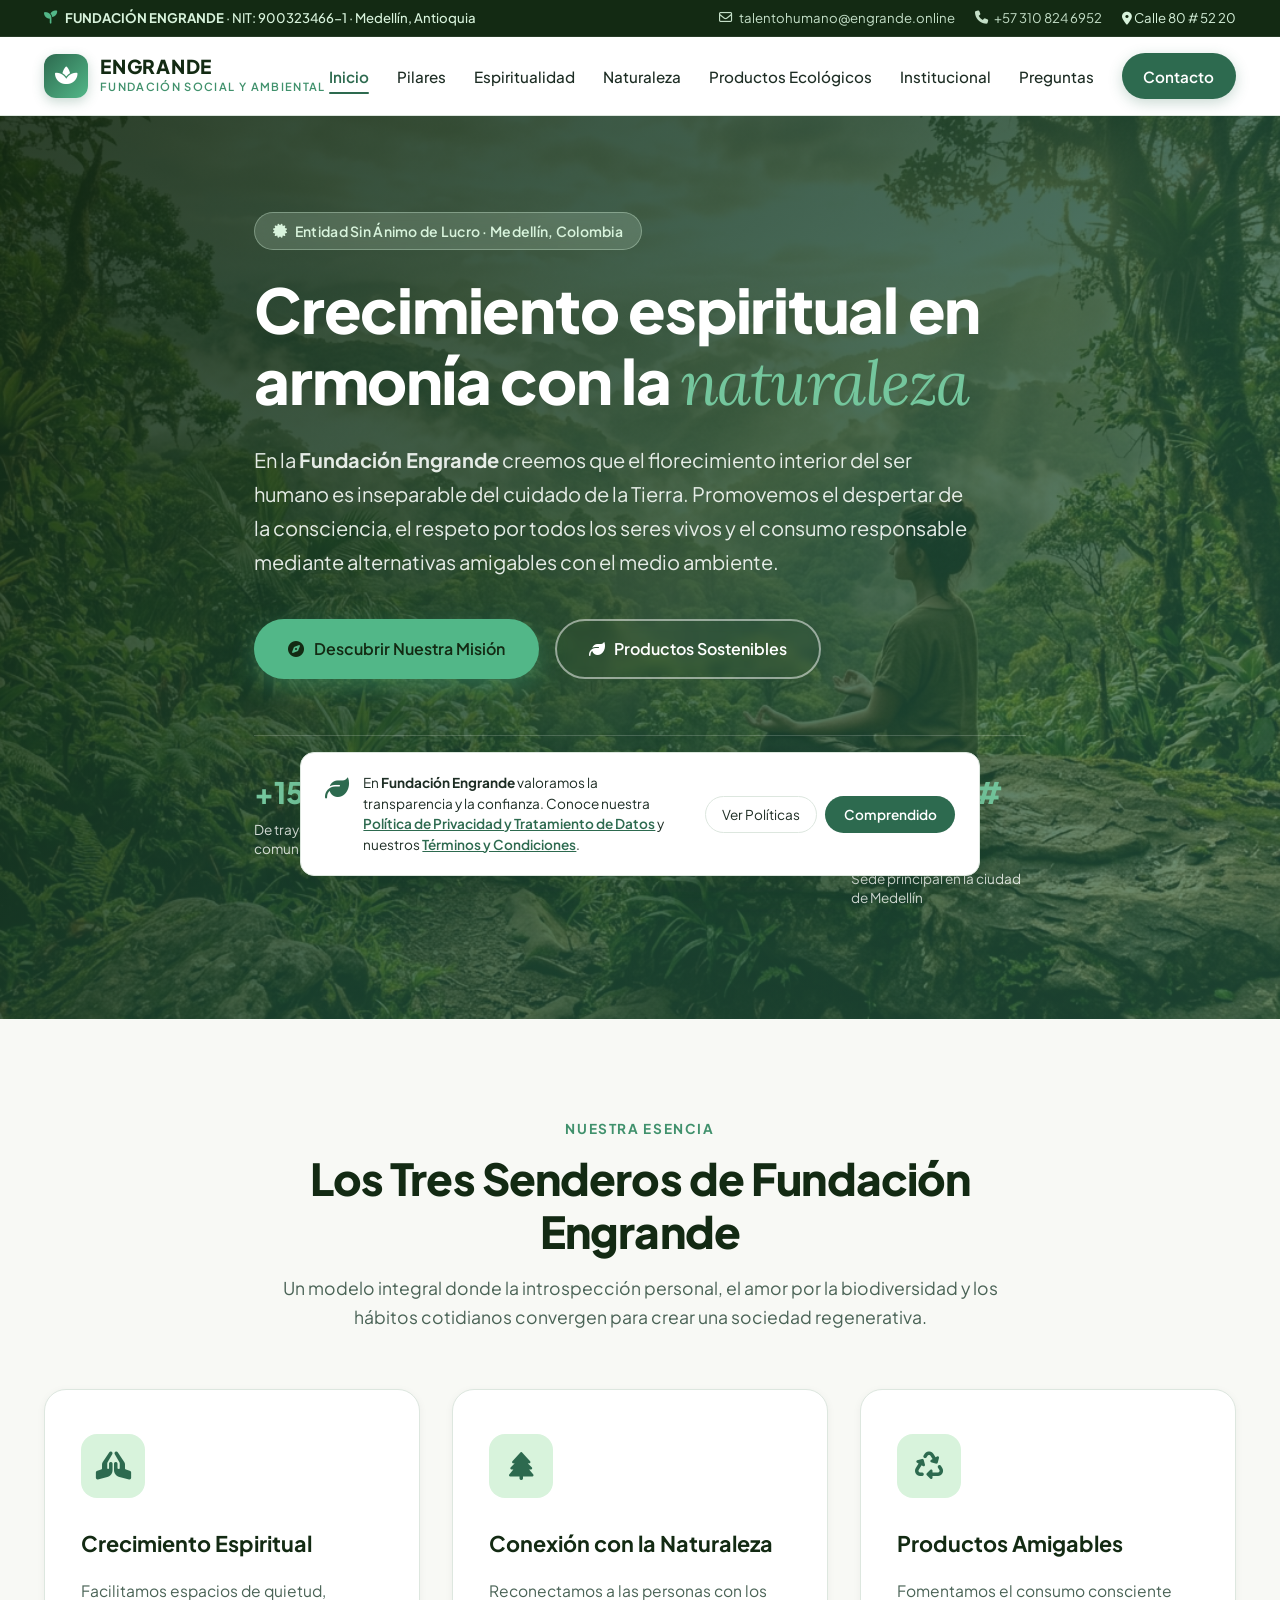
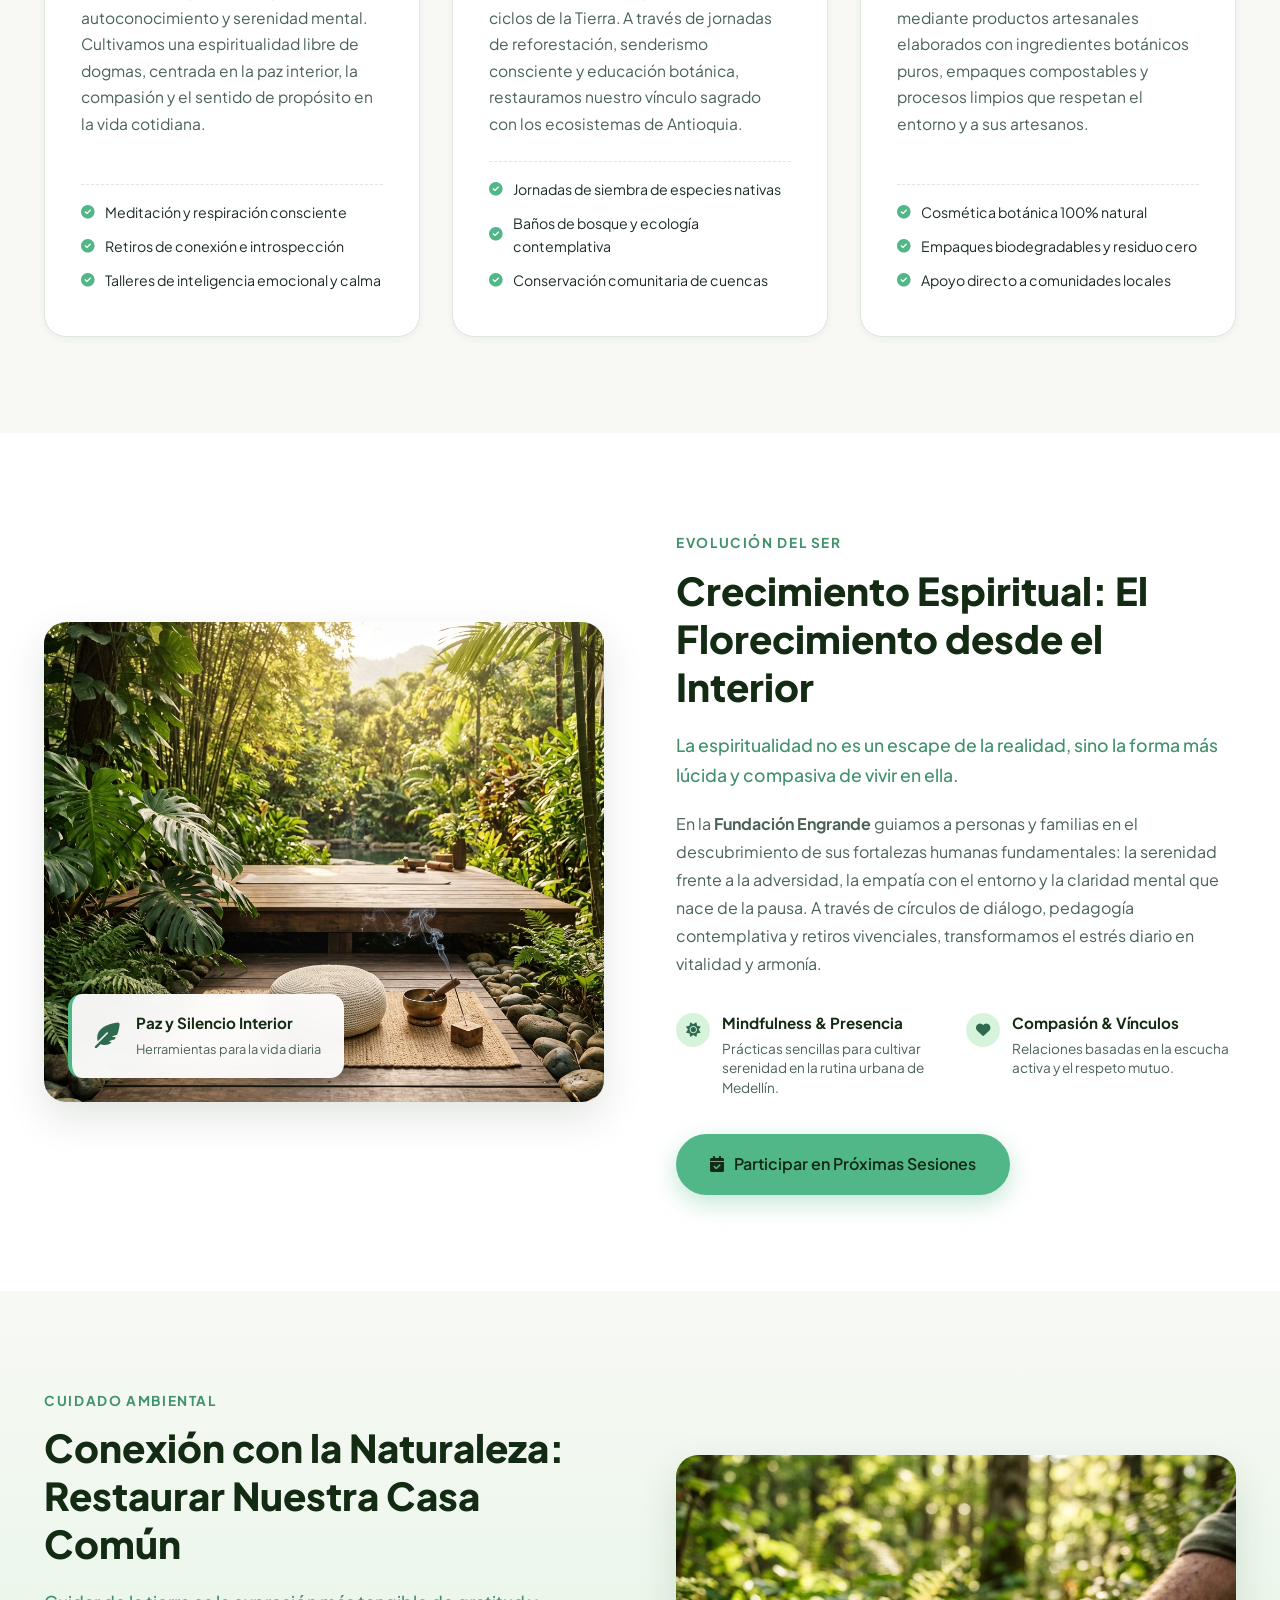
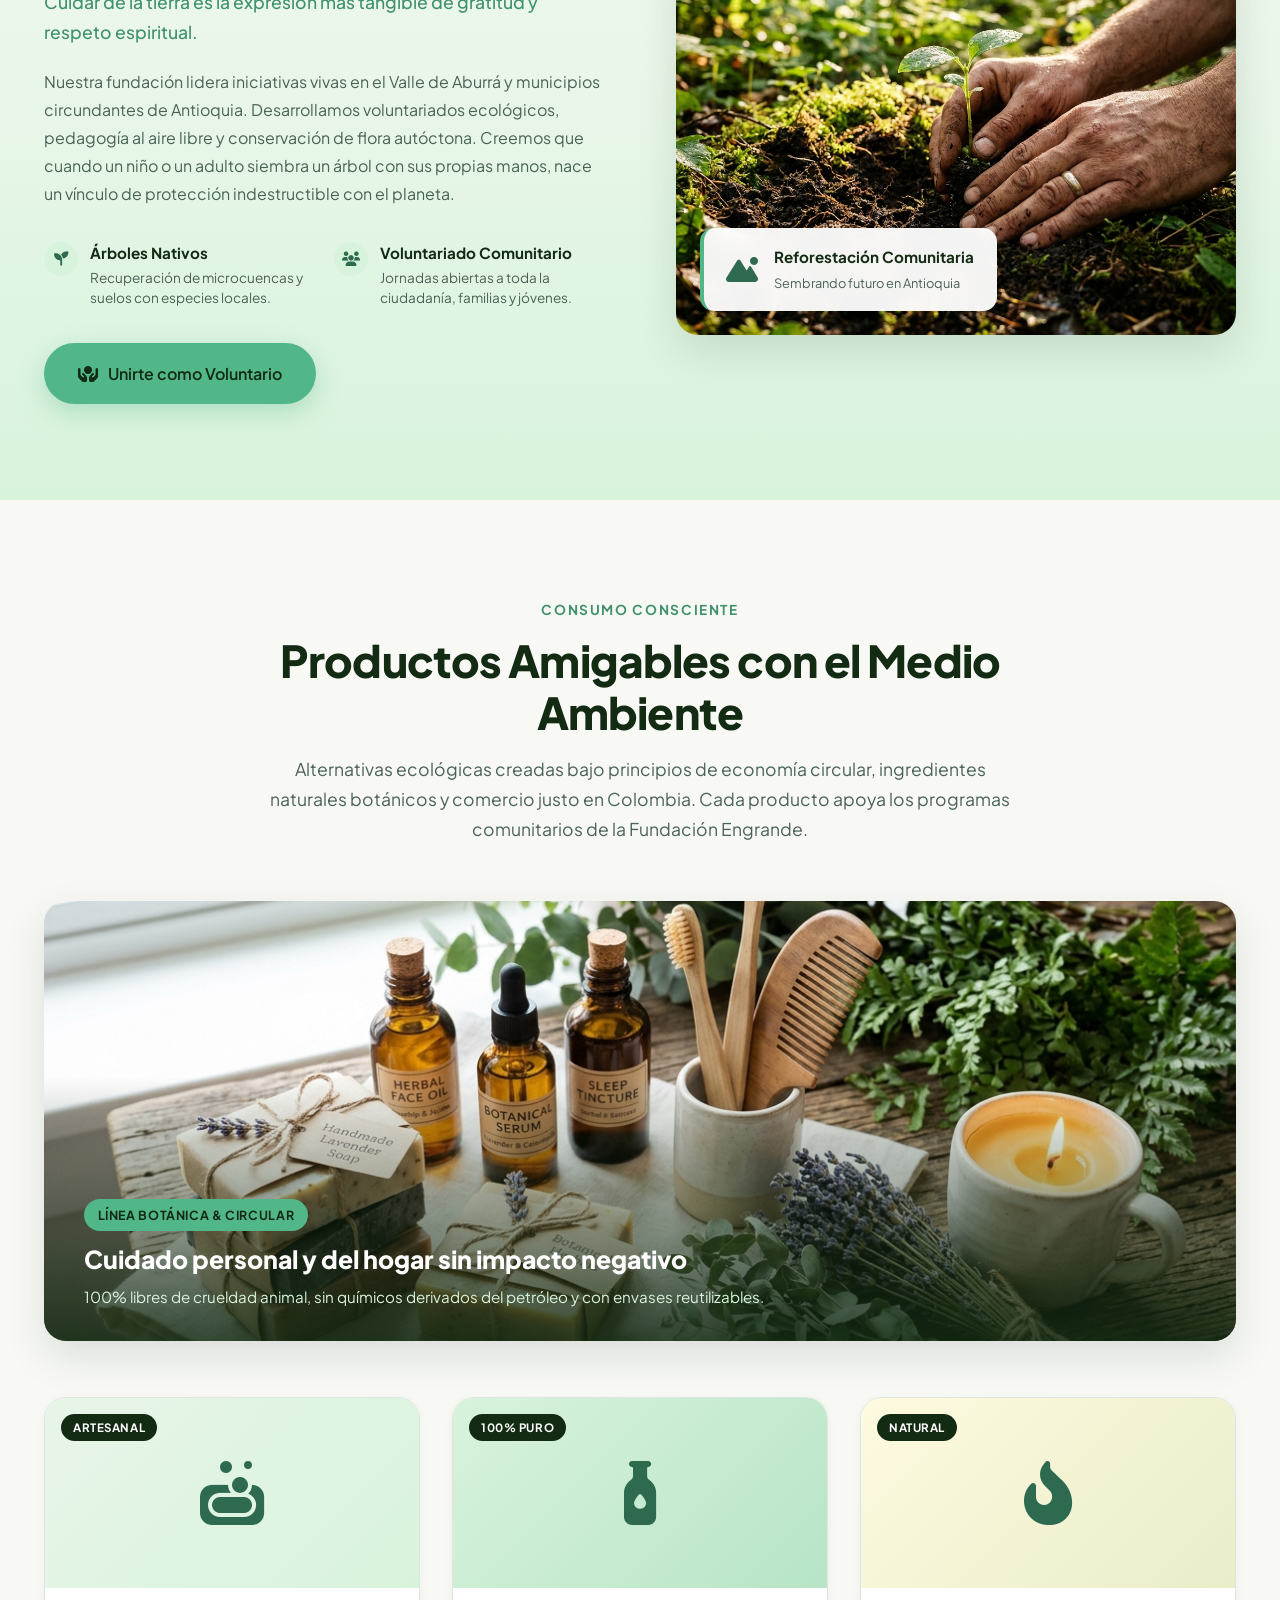
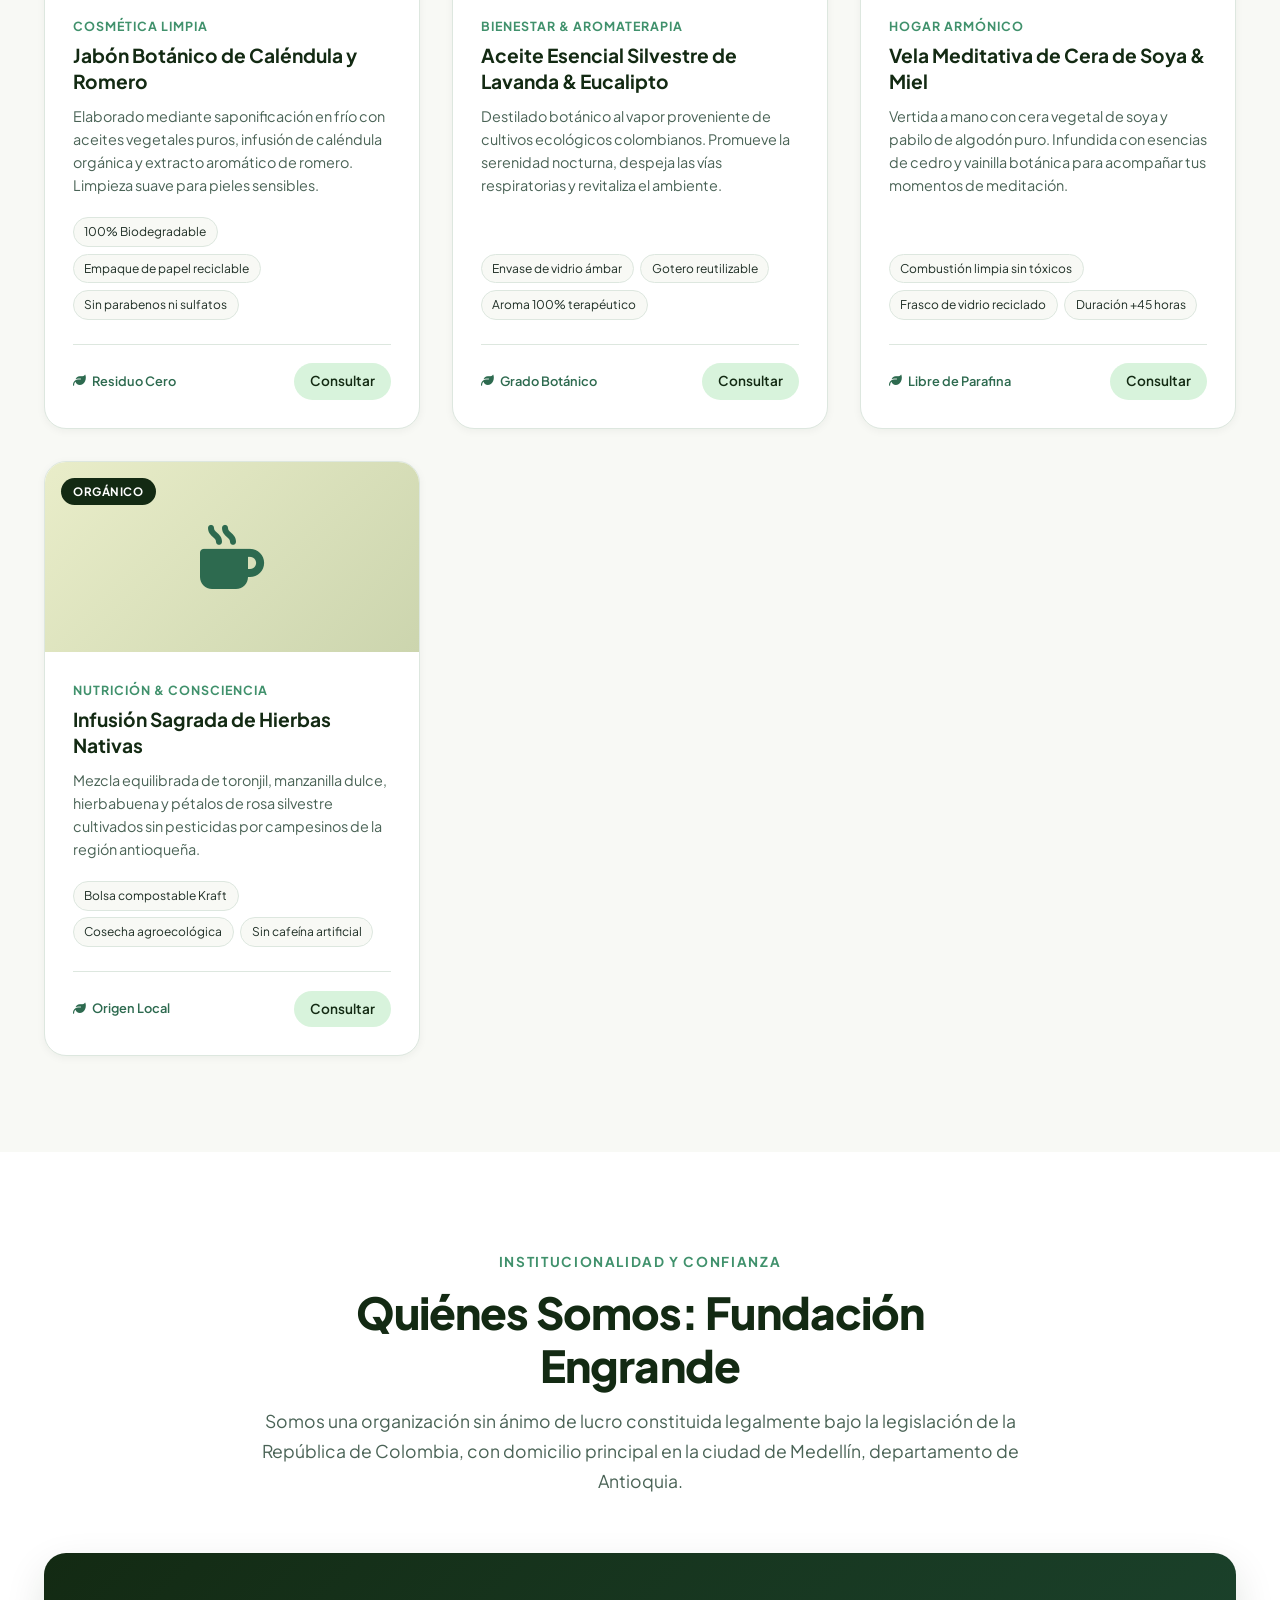
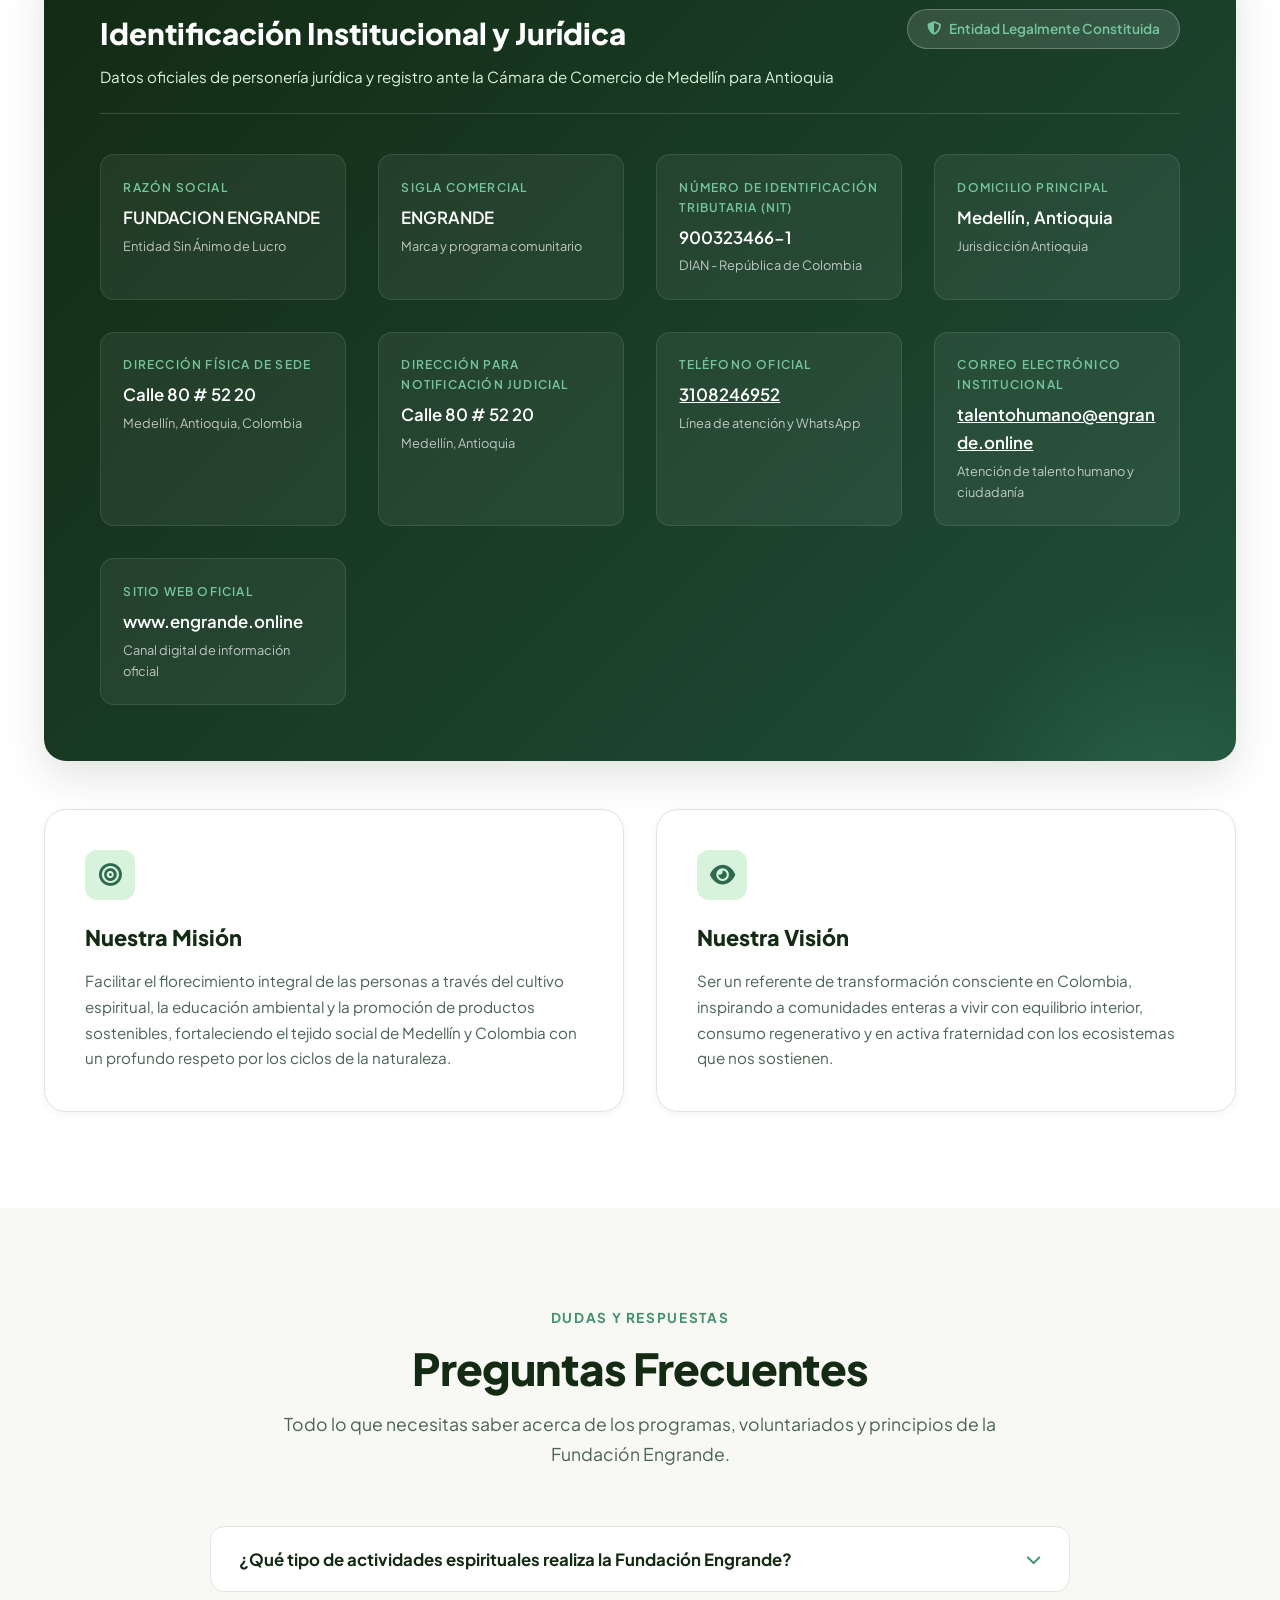
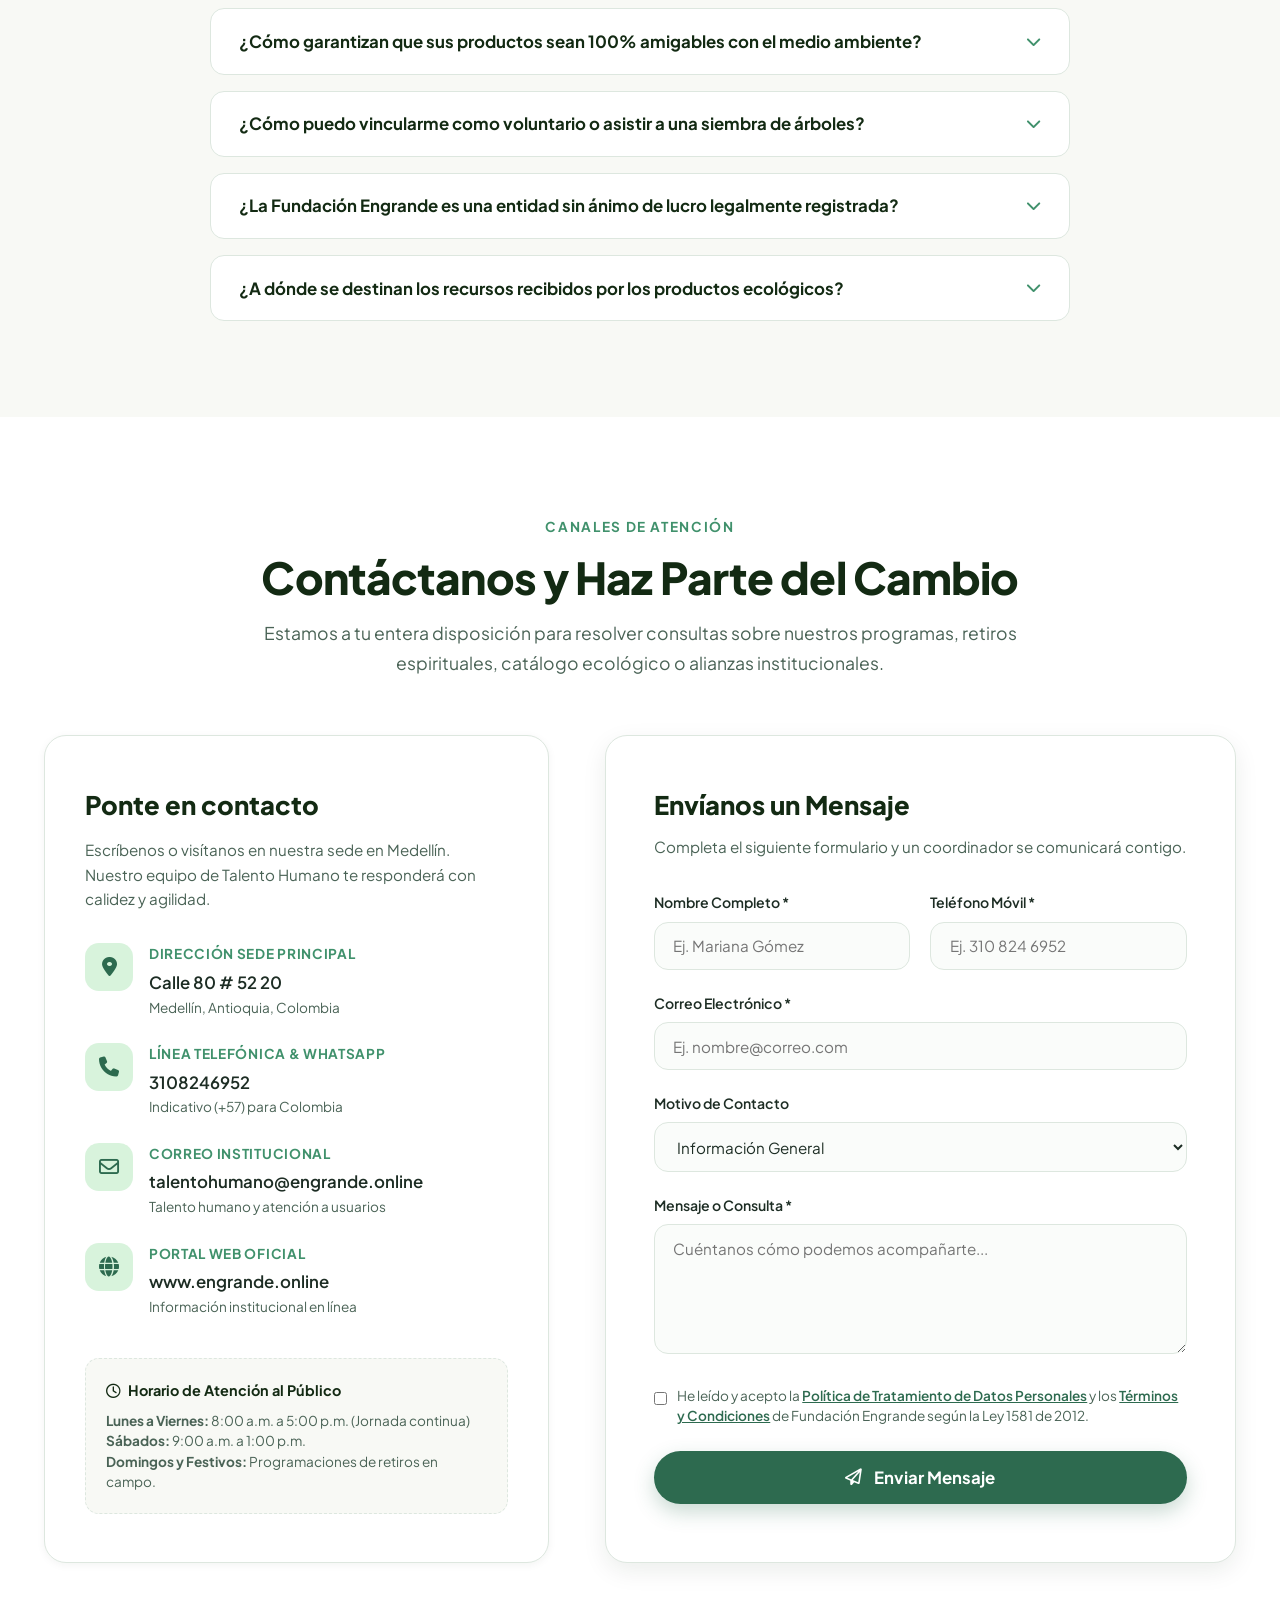
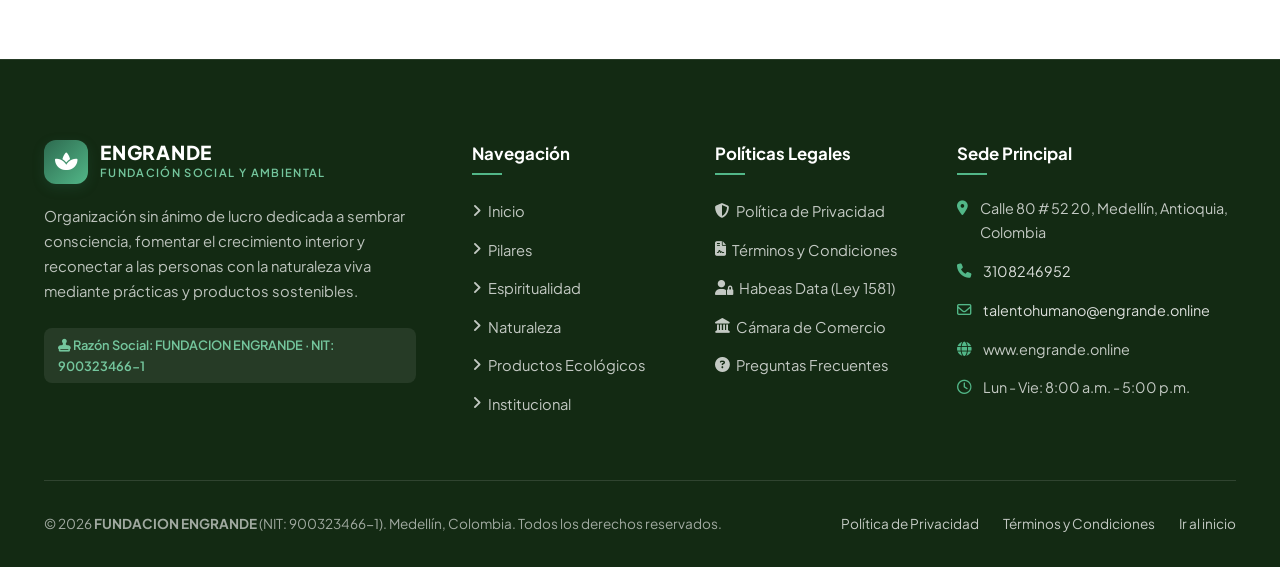
==== index.html @ 50e2a204 "Sitio web oficial Fundación Engrande" ====
<!DOCTYPE html>
<html lang="es">
<head>
    <meta charset="UTF-8">
    <meta name="viewport" content="width=device-width, initial-scale=1.0">
    <meta name="description" content="Fundación Engrande — Crecimiento espiritual, conexión profunda con la naturaleza y productos sostenibles para una vida armónica. Medellín, Colombia. NIT: 900323466-1.">
    <meta name="keywords" content="Fundación Engrande, crecimiento espiritual, conexión con la naturaleza, productos ecológicos, bienestar integral, Medellín, Colombia, sostenibilidad">
    <meta name="author" content="Fundación Engrande">
    <meta name="robots" content="index, follow">
    <meta property="og:title" content="Fundación Engrande | Crecimiento Espiritual & Conexión con la Naturaleza">
    <meta property="og:description" content="Impulsamos la evolución interior del ser humano y la preservación ambiental mediante talleres de consciencia, proyectos comunitarios y alternativas ecológicas.">
    <meta property="og:type" content="website">
    <meta property="og:url" content="https://www.engrande.online">
    <meta property="og:image" content="hero-engrande.jpg">
    <title>Fundación Engrande | Crecimiento Espiritual, Conexión Natural y Vida Sostenible</title>

    <!-- Google Fonts -->
    <link rel="preconnect" href="https://fonts.googleapis.com">
    <link rel="preconnect" href="https://fonts.gstatic.com" crossorigin>
    <link href="https://fonts.googleapis.com/css2?family=Lora:ital,wght@0,400;0,500;0,600;1,400;1,500&family=Plus+Jakarta+Sans:wght@300;400;500;600;700;800&display=swap" rel="stylesheet">
    
    <!-- Font Awesome -->
    <link rel="stylesheet" href="https://cdnjs.cloudflare.com/ajax/libs/font-awesome/6.4.0/css/all.min.css">
    
    <!-- Estilos -->
    <link rel="stylesheet" href="styles.css">
</head>
<body>

    <!-- BARRA SUPERIOR INSTITUCIONAL -->
    <div class="top-bar">
        <div class="container top-bar-content">
            <div class="top-bar-badge">
                <i class="fa-solid fa-seedling"></i>
                <span><strong>FUNDACIÓN ENGRANDE</strong> · NIT: 900323466-1 · Medellín, Antioquia</span>
            </div>
            <div class="top-bar-links">
                <a href="mailto:talentohumano@engrande.online"><i class="fa-regular fa-envelope"></i> talentohumano@engrande.online</a>
                <a href="tel:3108246952"><i class="fa-solid fa-phone"></i> +57 310 824 6952</a>
                <span><i class="fa-solid fa-location-dot"></i> Calle 80 # 52 20</span>
            </div>
        </div>
    </div>

    <!-- BANNER DE POLÍTICAS Y PRIVACIDAD -->
    <div class="cookie-banner" id="cookieBanner" role="region" aria-label="Aviso de privacidad y uso responsable">
        <div class="cookie-content">
            <i class="fa-solid fa-leaf cookie-icon"></i>
            <p>
                En <strong>Fundación Engrande</strong> valoramos la transparencia y la confianza. Conoce nuestra 
                <a href="politica-de-privacidad.html" class="modal-link" data-modal="modal-privacidad">Política de Privacidad y Tratamiento de Datos</a> 
                y nuestros <a href="terminos-y-condiciones.html" class="modal-link" data-modal="modal-terminos">Términos y Condiciones</a>.
            </p>
        </div>
        <div class="cookie-actions">
            <button class="btn-cookie-outline" id="cookieDetails">Ver Políticas</button>
            <button class="btn-cookie-accept" id="cookieAccept">Comprendido</button>
        </div>
    </div>

    <!-- NAVBAR PRINCIPAL -->
    <header class="navbar" id="navbar">
        <div class="container nav-container">
            <a href="#inicio" class="brand-logo" aria-label="Fundación Engrande - Inicio">
                <div class="logo-symbol">
                    <i class="fa-solid fa-spa"></i>
                </div>
                <div class="logo-info">
                    <span class="logo-title">ENGRANDE</span>
                    <span class="logo-subtitle">FUNDACIÓN SOCIAL Y AMBIENTAL</span>
                </div>
            </a>

            <button class="hamburger" id="hamburger" aria-label="Abrir menú de navegación" aria-expanded="false">
                <span></span>
                <span></span>
                <span></span>
            </button>

            <nav class="nav-links" id="navLinks">
                <a href="#inicio" class="nav-link active">Inicio</a>
                <a href="#pilares" class="nav-link">Pilares</a>
                <a href="#espiritualidad" class="nav-link">Espiritualidad</a>
                <a href="#naturaleza" class="nav-link">Naturaleza</a>
                <a href="#productos" class="nav-link">Productos Ecológicos</a>
                <a href="#nosotros" class="nav-link">Institucional</a>
                <a href="#faq" class="nav-link">Preguntas</a>
                <a href="#contacto" class="nav-link nav-btn">Contacto</a>
            </nav>
        </div>
    </header>

    <!-- HERO SECTION -->
    <section class="hero" id="inicio">
        <div class="hero-bg-container">
            <img src="hero-engrande.jpg" alt="Fundación Engrande - Crecimiento Espiritual y Armonía Natural" class="hero-bg-img" fetchpriority="high">
            <div class="hero-overlay"></div>
        </div>
        
        <div class="container hero-content">
            <div class="hero-tag">
                <i class="fa-solid fa-certificate"></i> Entidad Sin Ánimo de Lucro · Medellín, Colombia
            </div>
            <h1 class="hero-title">
                Crecimiento espiritual en armonía con la <span class="hero-accent-text">naturaleza</span>
            </h1>
            <p class="hero-description">
                En la <strong>Fundación Engrande</strong> creemos que el florecimiento interior del ser humano es inseparable del cuidado de la Tierra. Promovemos el despertar de la consciencia, el respeto por todos los seres vivos y el consumo responsable mediante alternativas amigables con el medio ambiente.
            </p>
            <div class="hero-cta-group">
                <a href="#pilares" class="btn btn-primary">
                    <i class="fa-solid fa-compass"></i> Descubrir Nuestra Misión
                </a>
                <a href="#productos" class="btn btn-secondary">
                    <i class="fa-solid fa-leaf"></i> Productos Sostenibles
                </a>
            </div>

            <div class="hero-stats-strip">
                <div class="hero-stat-item">
                    <h3>+15 Años</h3>
                    <p>De trayectoria social y comunitaria en Antioquia</p>
                </div>
                <div class="hero-stat-item">
                    <h3>100%</h3>
                    <p>Compromiso ecológico y circular en cada iniciativa</p>
                </div>
                <div class="hero-stat-item">
                    <h3>+4,200</h3>
                    <p>Personas inspiradas hacia hábitos sostenibles y plenos</p>
                </div>
                <div class="hero-stat-item">
                    <h3>Calle 80 # 52 20</h3>
                    <p>Sede principal en la ciudad de Medellín</p>
                </div>
            </div>
        </div>
    </section>

    <!-- PILARES FUNDACIONALES -->
    <section class="section" id="pilares">
        <div class="container">
            <div class="section-header text-center">
                <span class="eyebrow">Nuestra Esencia</span>
                <h2 class="section-title">Los Tres Senderos de Fundación Engrande</h2>
                <p class="section-subtitle">
                    Un modelo integral donde la introspección personal, el amor por la biodiversidad y los hábitos cotidianos convergen para crear una sociedad regenerativa.
                </p>
            </div>

            <div class="pillars-grid">
                <!-- Pilar 1 -->
                <div class="pillar-card">
                    <div class="pillar-icon-box">
                        <i class="fa-solid fa-hands-praying"></i>
                    </div>
                    <h3>Crecimiento Espiritual</h3>
                    <p>
                        Facilitamos espacios de quietud, autoconocimiento y serenidad mental. Cultivamos una espiritualidad libre de dogmas, centrada en la paz interior, la compasión y el sentido de propósito en la vida cotidiana.
                    </p>
                    <ul class="pillar-list">
                        <li><i class="fa-solid fa-check-circle"></i> Meditación y respiración consciente</li>
                        <li><i class="fa-solid fa-check-circle"></i> Retiros de conexión e introspección</li>
                        <li><i class="fa-solid fa-check-circle"></i> Talleres de inteligencia emocional y calma</li>
                    </ul>
                </div>

                <!-- Pilar 2 -->
                <div class="pillar-card">
                    <div class="pillar-icon-box">
                        <i class="fa-solid fa-tree"></i>
                    </div>
                    <h3>Conexión con la Naturaleza</h3>
                    <p>
                        Reconectamos a las personas con los ciclos de la Tierra. A través de jornadas de reforestación, senderismo consciente y educación botánica, restauramos nuestro vínculo sagrado con los ecosistemas de Antioquia.
                    </p>
                    <ul class="pillar-list">
                        <li><i class="fa-solid fa-check-circle"></i> Jornadas de siembra de especies nativas</li>
                        <li><i class="fa-solid fa-check-circle"></i> Baños de bosque y ecología contemplativa</li>
                        <li><i class="fa-solid fa-check-circle"></i> Conservación comunitaria de cuencas</li>
                    </ul>
                </div>

                <!-- Pilar 3 -->
                <div class="pillar-card">
                    <div class="pillar-icon-box">
                        <i class="fa-solid fa-recycle"></i>
                    </div>
                    <h3>Productos Amigables</h3>
                    <p>
                        Fomentamos el consumo consciente mediante productos artesanales elaborados con ingredientes botánicos puros, empaques compostables y procesos limpios que respetan el entorno y a sus artesanos.
                    </p>
                    <ul class="pillar-list">
                        <li><i class="fa-solid fa-check-circle"></i> Cosmética botánica 100% natural</li>
                        <li><i class="fa-solid fa-check-circle"></i> Empaques biodegradables y residuo cero</li>
                        <li><i class="fa-solid fa-check-circle"></i> Apoyo directo a comunidades locales</li>
                    </ul>
                </div>
            </div>
        </div>
    </section>

    <!-- SECCIÓN ESPIRITUALIDAD Y BIENESTAR -->
    <section class="section section-alt" id="espiritualidad">
        <div class="container">
            <div class="split-feature">
                <div class="feature-media">
                    <img src="crecimiento-espiritual.jpg" alt="Encuentros de Crecimiento Espiritual y Mindfulness - Fundación Engrande" class="feature-img" loading="lazy">
                    <div class="feature-floating-badge">
                        <i class="fa-solid fa-feather-pointed"></i>
                        <div>
                            <strong>Paz y Silencio Interior</strong>
                            <span>Herramientas para la vida diaria</span>
                        </div>
                    </div>
                </div>
                <div class="feature-content">
                    <span class="eyebrow">Evolución del Ser</span>
                    <h2>Crecimiento Espiritual: El Florecimiento desde el Interior</h2>
                    <p class="feature-lead">
                        La espiritualidad no es un escape de la realidad, sino la forma más lúcida y compasiva de vivir en ella.
                    </p>
                    <p class="feature-text">
                        En la <strong>Fundación Engrande</strong> guiamos a personas y familias en el descubrimiento de sus fortalezas humanas fundamentales: la serenidad frente a la adversidad, la empatía con el entorno y la claridad mental que nace de la pausa. A través de círculos de diálogo, pedagogía contemplativa y retiros vivenciales, transformamos el estrés diario en vitalidad y armonía.
                    </p>
                    <div class="feature-points">
                        <div class="point-item">
                            <div class="point-icon"><i class="fa-solid fa-sun"></i></div>
                            <div>
                                <strong>Mindfulness & Presencia</strong>
                                <p>Prácticas sencillas para cultivar serenidad en la rutina urbana de Medellín.</p>
                            </div>
                        </div>
                        <div class="point-item">
                            <div class="point-icon"><i class="fa-solid fa-heart"></i></div>
                            <div>
                                <strong>Compasión & Vínculos</strong>
                                <p>Relaciones basadas en la escucha activa y el respeto mutuo.</p>
                            </div>
                        </div>
                    </div>
                    <a href="#contacto" class="btn btn-primary">
                        <i class="fa-solid fa-calendar-check"></i> Participar en Próximas Sesiones
                    </a>
                </div>
            </div>
        </div>
    </section>

    <!-- SECCIÓN CONEXIÓN CON LA NATURALEZA -->
    <section class="section section-nature" id="naturaleza">
        <div class="container">
            <div class="split-feature reverse">
                <div class="feature-media">
                    <img src="conexion-naturaleza.jpg" alt="Siembra de vida y restauración ecológica - Fundación Engrande" class="feature-img" loading="lazy">
                    <div class="feature-floating-badge">
                        <i class="fa-solid fa-mountain-sun"></i>
                        <div>
                            <strong>Reforestación Comunitaria</strong>
                            <span>Sembrando futuro en Antioquia</span>
                        </div>
                    </div>
                </div>
                <div class="feature-content">
                    <span class="eyebrow">Cuidado Ambiental</span>
                    <h2>Conexión con la Naturaleza: Restaurar Nuestra Casa Común</h2>
                    <p class="feature-lead">
                        Cuidar de la tierra es la expresión más tangible de gratitud y respeto espiritual.
                    </p>
                    <p class="feature-text">
                        Nuestra fundación lidera iniciativas vivas en el Valle de Aburrá y municipios circundantes de Antioquia. Desarrollamos voluntariados ecológicos, pedagogía al aire libre y conservación de flora autóctona. Creemos que cuando un niño o un adulto siembra un árbol con sus propias manos, nace un vínculo de protección indestructible con el planeta.
                    </p>
                    <div class="feature-points">
                        <div class="point-item">
                            <div class="point-icon"><i class="fa-solid fa-seedling"></i></div>
                            <div>
                                <strong>Árboles Nativos</strong>
                                <p>Recuperación de microcuencas y suelos con especies locales.</p>
                            </div>
                        </div>
                        <div class="point-item">
                            <div class="point-icon"><i class="fa-solid fa-users"></i></div>
                            <div>
                                <strong>Voluntariado Comunitario</strong>
                                <p>Jornadas abiertas a toda la ciudadanía, familias y jóvenes.</p>
                            </div>
                        </div>
                    </div>
                    <a href="#contacto" class="btn btn-primary">
                        <i class="fa-solid fa-hands-holding-circle"></i> Unirte como Voluntario
                    </a>
                </div>
            </div>
        </div>
    </section>

    <!-- SECCIÓN PRODUCTOS AMIGABLES CON EL MEDIO AMBIENTE -->
    <section class="section" id="productos">
        <div class="container">
            <div class="section-header text-center">
                <span class="eyebrow">Consumo Consciente</span>
                <h2 class="section-title">Productos Amigables con el Medio Ambiente</h2>
                <p class="section-subtitle">
                    Alternativas ecológicas creadas bajo principios de economía circular, ingredientes naturales botánicos y comercio justo en Colombia. Cada producto apoya los programas comunitarios de la Fundación Engrande.
                </p>
            </div>

            <!-- Banner con imagen generada de productos -->
            <div style="margin-bottom: 3.5rem; border-radius: var(--radius-lg); overflow: hidden; box-shadow: var(--shadow-lg); position: relative;">
                <img src="productos-ecologicos.jpg" alt="Línea de Productos Ecológicos y Sostenibles de Fundación Engrande" style="width: 100%; max-height: 440px; object-fit: cover;" loading="lazy">
                <div style="position: absolute; inset: 0; background: linear-gradient(to top, rgba(19, 42, 19, 0.85) 0%, transparent 60%); display: flex; align-items: flex-end; padding: 2rem 2.5rem;">
                    <div>
                        <span style="background-color: var(--color-accent); color: var(--color-primary-dark); font-weight: 700; font-size: 0.78rem; padding: 0.35rem 0.85rem; border-radius: var(--radius-pill); text-transform: uppercase; letter-spacing: 0.05em; display: inline-block; margin-bottom: 0.5rem;">Línea Botánica & Circular</span>
                        <h3 style="color: white; font-size: 1.55rem; font-weight: 800; margin-bottom: 0.25rem;">Cuidado personal y del hogar sin impacto negativo</h3>
                        <p style="color: var(--color-accent-pale); font-size: 0.95rem; margin: 0;">100% libres de crueldad animal, sin químicos derivados del petróleo y con envases reutilizables.</p>
                    </div>
                </div>
            </div>

            <!-- Catálogo de Productos -->
            <div class="products-grid">
                <!-- Producto 1 -->
                <div class="product-card">
                    <div class="product-header-badge bg-soap">
                        <i class="fa-solid fa-soap product-icon-display"></i>
                        <span class="product-tag">Artesanal</span>
                    </div>
                    <div class="product-body">
                        <span class="product-category">Cosmética Limpia</span>
                        <h4 class="product-title">Jabón Botánico de Caléndula y Romero</h4>
                        <p class="product-desc">
                            Elaborado mediante saponificación en frío con aceites vegetales puros, infusión de caléndula orgánica y extracto aromático de romero. Limpieza suave para pieles sensibles.
                        </p>
                        <ul class="product-specs">
                            <li>100% Biodegradable</li>
                            <li>Empaque de papel reciclable</li>
                            <li>Sin parabenos ni sulfatos</li>
                        </ul>
                        <div class="product-footer">
                            <span class="product-eco-label"><i class="fa-solid fa-leaf"></i> Residuo Cero</span>
                            <a href="#contacto" class="product-btn">Consultar</a>
                        </div>
                    </div>
                </div>

                <!-- Producto 2 -->
                <div class="product-card">
                    <div class="product-header-badge bg-oil">
                        <i class="fa-solid fa-bottle-droplet product-icon-display"></i>
                        <span class="product-tag">100% Puro</span>
                    </div>
                    <div class="product-body">
                        <span class="product-category">Bienestar & Aromaterapia</span>
                        <h4 class="product-title">Aceite Esencial Silvestre de Lavanda & Eucalipto</h4>
                        <p class="product-desc">
                            Destilado botánico al vapor proveniente de cultivos ecológicos colombianos. Promueve la serenidad nocturna, despeja las vías respiratorias y revitaliza el ambiente.
                        </p>
                        <ul class="product-specs">
                            <li>Envase de vidrio ámbar</li>
                            <li>Gotero reutilizable</li>
                            <li>Aroma 100% terapéutico</li>
                        </ul>
                        <div class="product-footer">
                            <span class="product-eco-label"><i class="fa-solid fa-leaf"></i> Grado Botánico</span>
                            <a href="#contacto" class="product-btn">Consultar</a>
                        </div>
                    </div>
                </div>

                <!-- Producto 3 -->
                <div class="product-card">
                    <div class="product-header-badge bg-candle">
                        <i class="fa-solid fa-fire-flame-curved product-icon-display"></i>
                        <span class="product-tag">Natural</span>
                    </div>
                    <div class="product-body">
                        <span class="product-category">Hogar Armónico</span>
                        <h4 class="product-title">Vela Meditativa de Cera de Soya & Miel</h4>
                        <p class="product-desc">
                            Vertida a mano con cera vegetal de soya y pabilo de algodón puro. Infundida con esencias de cedro y vainilla botánica para acompañar tus momentos de meditación.
                        </p>
                        <ul class="product-specs">
                            <li>Combustión limpia sin tóxicos</li>
                            <li>Frasco de vidrio reciclado</li>
                            <li>Duración +45 horas</li>
                        </ul>
                        <div class="product-footer">
                            <span class="product-eco-label"><i class="fa-solid fa-leaf"></i> Libre de Parafina</span>
                            <a href="#contacto" class="product-btn">Consultar</a>
                        </div>
                    </div>
                </div>

                <!-- Producto 4 -->
                <div class="product-card">
                    <div class="product-header-badge bg-tea">
                        <i class="fa-solid fa-mug-hot product-icon-display"></i>
                        <span class="product-tag">Orgánico</span>
                    </div>
                    <div class="product-body">
                        <span class="product-category">Nutrición & Consciencia</span>
                        <h4 class="product-title">Infusión Sagrada de Hierbas Nativas</h4>
                        <p class="product-desc">
                            Mezcla equilibrada de toronjil, manzanilla dulce, hierbabuena y pétalos de rosa silvestre cultivados sin pesticidas por campesinos de la región antioqueña.
                        </p>
                        <ul class="product-specs">
                            <li>Bolsa compostable Kraft</li>
                            <li>Cosecha agroecológica</li>
                            <li>Sin cafeína artificial</li>
                        </ul>
                        <div class="product-footer">
                            <span class="product-eco-label"><i class="fa-solid fa-leaf"></i> Origen Local</span>
                            <a href="#contacto" class="product-btn">Consultar</a>
                        </div>
                    </div>
                </div>
            </div>
        </div>
    </section>

    <!-- SECCIÓN INSTITUCIONAL & TRANSPARENCIA LEGAL -->
    <section class="section section-alt" id="nosotros">
        <div class="container">
            <div class="section-header text-center">
                <span class="eyebrow">Institucionalidad y Confianza</span>
                <h2 class="section-title">Quiénes Somos: Fundación Engrande</h2>
                <p class="section-subtitle">
                    Somos una organización sin ánimo de lucro constituida legalmente bajo la legislación de la República de Colombia, con domicilio principal en la ciudad de Medellín, departamento de Antioquia.
                </p>
            </div>

            <!-- Ficha Legal y de Registro -->
            <div class="legal-transparency-card">
                <div class="legal-header">
                    <div class="legal-title">
                        <h3>Identificación Institucional y Jurídica</h3>
                        <p>Datos oficiales de personería jurídica y registro ante la Cámara de Comercio de Medellín para Antioquia</p>
                    </div>
                    <div class="legal-badge-pill">
                        <i class="fa-solid fa-shield-halved"></i> Entidad Legalmente Constituida
                    </div>
                </div>

                <div class="legal-grid">
                    <div class="legal-item">
                        <span class="legal-item-label">Razón Social</span>
                        <div class="legal-item-value">FUNDACION ENGRANDE</div>
                        <div class="legal-item-sub">Entidad Sin Ánimo de Lucro</div>
                    </div>

                    <div class="legal-item">
                        <span class="legal-item-label">Sigla Comercial</span>
                        <div class="legal-item-value">ENGRANDE</div>
                        <div class="legal-item-sub">Marca y programa comunitario</div>
                    </div>

                    <div class="legal-item">
                        <span class="legal-item-label">Número de Identificación Tributaria (NIT)</span>
                        <div class="legal-item-value">900323466-1</div>
                        <div class="legal-item-sub">DIAN - República de Colombia</div>
                    </div>

                    <div class="legal-item">
                        <span class="legal-item-label">Domicilio Principal</span>
                        <div class="legal-item-value">Medellín, Antioquia</div>
                        <div class="legal-item-sub">Jurisdicción Antioquia</div>
                    </div>

                    <div class="legal-item">
                        <span class="legal-item-label">Dirección Física de Sede</span>
                        <div class="legal-item-value">Calle 80 # 52 20</div>
                        <div class="legal-item-sub">Medellín, Antioquia, Colombia</div>
                    </div>

                    <div class="legal-item">
                        <span class="legal-item-label">Dirección para Notificación Judicial</span>
                        <div class="legal-item-value">Calle 80 # 52 20</div>
                        <div class="legal-item-sub">Medellín, Antioquia</div>
                    </div>

                    <div class="legal-item">
                        <span class="legal-item-label">Teléfono Oficial</span>
                        <div class="legal-item-value"><a href="tel:3108246952" style="color: white; text-decoration: underline;">3108246952</a></div>
                        <div class="legal-item-sub">Línea de atención y WhatsApp</div>
                    </div>

                    <div class="legal-item">
                        <span class="legal-item-label">Correo Electrónico Institucional</span>
                        <div class="legal-item-value"><a href="mailto:talentohumano@engrande.online" style="color: white; text-decoration: underline;">talentohumano@engrande.online</a></div>
                        <div class="legal-item-sub">Atención de talento humano y ciudadanía</div>
                    </div>

                    <div class="legal-item">
                        <span class="legal-item-label">Sitio Web Oficial</span>
                        <div class="legal-item-value">www.engrande.online</div>
                        <div class="legal-item-sub">Canal digital de información oficial</div>
                    </div>
                </div>
            </div>

            <!-- Misión y Visión -->
            <div style="display: grid; grid-template-columns: repeat(auto-fit, minmax(320px, 1fr)); gap: 2rem; margin-top: 3rem;">
                <div style="background-color: var(--color-surface); border-radius: var(--radius-lg); padding: 2.5rem; border: 1px solid var(--color-border); box-shadow: var(--shadow-sm);">
                    <div style="width: 50px; height: 50px; border-radius: 12px; background-color: var(--color-accent-pale); color: var(--color-primary-medium); display: flex; align-items: center; justify-content: center; font-size: 1.4rem; margin-bottom: 1.25rem;">
                        <i class="fa-solid fa-bullseye"></i>
                    </div>
                    <h3 style="font-size: 1.35rem; font-weight: 800; color: var(--color-primary-dark); margin-bottom: 0.75rem;">Nuestra Misión</h3>
                    <p style="color: var(--color-text-muted); font-size: 0.95rem; line-height: 1.7;">
                        Facilitar el florecimiento integral de las personas a través del cultivo espiritual, la educación ambiental y la promoción de productos sostenibles, fortaleciendo el tejido social de Medellín y Colombia con un profundo respeto por los ciclos de la naturaleza.
                    </p>
                </div>

                <div style="background-color: var(--color-surface); border-radius: var(--radius-lg); padding: 2.5rem; border: 1px solid var(--color-border); box-shadow: var(--shadow-sm);">
                    <div style="width: 50px; height: 50px; border-radius: 12px; background-color: var(--color-accent-pale); color: var(--color-primary-medium); display: flex; align-items: center; justify-content: center; font-size: 1.4rem; margin-bottom: 1.25rem;">
                        <i class="fa-solid fa-eye"></i>
                    </div>
                    <h3 style="font-size: 1.35rem; font-weight: 800; color: var(--color-primary-dark); margin-bottom: 0.75rem;">Nuestra Visión</h3>
                    <p style="color: var(--color-text-muted); font-size: 0.95rem; line-height: 1.7;">
                        Ser un referente de transformación consciente en Colombia, inspirando a comunidades enteras a vivir con equilibrio interior, consumo regenerativo y en activa fraternidad con los ecosistemas que nos sostienen.
                    </p>
                </div>
            </div>
        </div>
    </section>

    <!-- PREGUNTAS FRECUENTES FAQ -->
    <section class="section" id="faq">
        <div class="container">
            <div class="section-header text-center">
                <span class="eyebrow">Dudas y Respuestas</span>
                <h2 class="section-title">Preguntas Frecuentes</h2>
                <p class="section-subtitle">
                    Todo lo que necesitas saber acerca de los programas, voluntariados y principios de la Fundación Engrande.
                </p>
            </div>

            <div class="faq-accordion">
                <div class="faq-item">
                    <button class="faq-question">
                        <span>¿Qué tipo de actividades espirituales realiza la Fundación Engrande?</span>
                        <i class="fa-solid fa-chevron-down"></i>
                    </button>
                    <div class="faq-answer">
                        <p>
                            Organizamos talleres de respiración consciente, meditación mindfulness en la naturaleza, retiros de fin de semana y círculos de reflexión. Nuestro enfoque es incluyente y no dogmático: buscamos que cada individuo descubra paz mental, serenidad interior y sentido de propósito personal.
                        </p>
                    </div>
                </div>

                <div class="faq-item">
                    <button class="faq-question">
                        <span>¿Cómo garantizan que sus productos sean 100% amigables con el medio ambiente?</span>
                        <i class="fa-solid fa-chevron-down"></i>
                    </button>
                    <div class="faq-answer">
                        <p>
                            Seleccionamos materias primas de origen botánico renovable, libres de pesticidas sintéticos y derivados del petróleo. Usamos envases reutilizables de vidrio ámbar, papel Kraft reciclado y etiquetas de papel semilla compostables. Además, priorizamos proveedores y comunidades agroecológicas locales de Antioquia para reducir la huella de carbono.
                        </p>
                    </div>
                </div>

                <div class="faq-item">
                    <button class="faq-question">
                        <span>¿Cómo puedo vincularme como voluntario o asistir a una siembra de árboles?</span>
                        <i class="fa-solid fa-chevron-down"></i>
                    </button>
                    <div class="faq-answer">
                        <p>
                            ¡Cualquier persona puede participar! Puedes escribirnos a través del formulario de contacto o al correo institucional <strong>talentohumano@engrande.online</strong> indicando tu disponibilidad. Periódicamente publicamos las fechas de las jornadas comunitarias de reforestación en Medellín y el oriente antioqueño.
                        </p>
                    </div>
                </div>

                <div class="faq-item">
                    <button class="faq-question">
                        <span>¿La Fundación Engrande es una entidad sin ánimo de lucro legalmente registrada?</span>
                        <i class="fa-solid fa-chevron-down"></i>
                    </button>
                    <div class="faq-answer">
                        <p>
                            Sí, exactamente. Somos una entidad sin ánimo de lucro formalmente constituida e inscrita ante la Cámara de Comercio de Medellín para Antioquia con NIT <strong>900323466-1</strong>, con sede principal en la Calle 80 # 52 20 en Medellín. Operamos bajo el marco legal de la República de Colombia.
                        </p>
                    </div>
                </div>

                <div class="faq-item">
                    <button class="faq-question">
                        <span>¿A dónde se destinan los recursos recibidos por los productos ecológicos?</span>
                        <i class="fa-solid fa-chevron-down"></i>
                    </button>
                    <div class="faq-answer">
                        <p>
                            El 100% de los excedentes generados por las alternativas sostenibles se reinvierten en el sostenimiento de los proyectos sociales, talleres de crecimiento para poblaciones vulnerables y compra de árboles nativos para reforestación.
                        </p>
                    </div>
                </div>
            </div>
        </div>
    </section>

    <!-- SECCIÓN DE CONTACTO -->
    <section class="section section-alt" id="contacto">
        <div class="container">
            <div class="section-header text-center">
                <span class="eyebrow">Canales de Atención</span>
                <h2 class="section-title">Contáctanos y Haz Parte del Cambio</h2>
                <p class="section-subtitle">
                    Estamos a tu entera disposición para resolver consultas sobre nuestros programas, retiros espirituales, catálogo ecológico o alianzas institucionales.
                </p>
            </div>

            <div class="contact-section-grid">
                <!-- Panel de Información -->
                <div class="contact-info-panel">
                    <h3>Ponte en contacto</h3>
                    <p class="lead">
                        Escríbenos o visítanos en nuestra sede en Medellín. Nuestro equipo de Talento Humano te responderá con calidez y agilidad.
                    </p>

                    <div class="contact-items-list">
                        <div class="contact-detail-card">
                            <div class="contact-icon-circle">
                                <i class="fa-solid fa-location-dot"></i>
                            </div>
                            <div>
                                <strong>Dirección Sede Principal</strong>
                                <span>Calle 80 # 52 20</span>
                                <p style="font-size: 0.85rem; color: var(--color-text-muted); margin: 0;">Medellín, Antioquia, Colombia</p>
                            </div>
                        </div>

                        <div class="contact-detail-card">
                            <div class="contact-icon-circle">
                                <i class="fa-solid fa-phone"></i>
                            </div>
                            <div>
                                <strong>Línea Telefónica & WhatsApp</strong>
                                <a href="tel:3108246952">3108246952</a>
                                <p style="font-size: 0.85rem; color: var(--color-text-muted); margin: 0;">Indicativo (+57) para Colombia</p>
                            </div>
                        </div>

                        <div class="contact-detail-card">
                            <div class="contact-icon-circle">
                                <i class="fa-regular fa-envelope"></i>
                            </div>
                            <div>
                                <strong>Correo Institucional</strong>
                                <a href="mailto:talentohumano@engrande.online">talentohumano@engrande.online</a>
                                <p style="font-size: 0.85rem; color: var(--color-text-muted); margin: 0;">Talento humano y atención a usuarios</p>
                            </div>
                        </div>

                        <div class="contact-detail-card">
                            <div class="contact-icon-circle">
                                <i class="fa-solid fa-globe"></i>
                            </div>
                            <div>
                                <strong>Portal Web Oficial</strong>
                                <span>www.engrande.online</span>
                                <p style="font-size: 0.85rem; color: var(--color-text-muted); margin: 0;">Información institucional en línea</p>
                            </div>
                        </div>
                    </div>

                    <div class="contact-hours-box">
                        <h4><i class="fa-regular fa-clock"></i> Horario de Atención al Público</h4>
                        <p><strong>Lunes a Viernes:</strong> 8:00 a.m. a 5:00 p.m. (Jornada continua)</p>
                        <p><strong>Sábados:</strong> 9:00 a.m. a 1:00 p.m.</p>
                        <p><strong>Domingos y Festivos:</strong> Programaciones de retiros en campo.</p>
                    </div>
                </div>

                <!-- Panel Formulario -->
                <div class="contact-form-panel">
                    <h3>Envíanos un Mensaje</h3>
                    <p>Completa el siguiente formulario y un coordinador se comunicará contigo.</p>

                    <form id="contactForm" novalidate>
                        <div class="form-row">
                            <div class="form-group">
                                <label for="formNombre" class="form-label">Nombre Completo *</label>
                                <input type="text" id="formNombre" class="form-control" placeholder="Ej. Mariana Gómez" required>
                            </div>
                            <div class="form-group">
                                <label for="formTelefono" class="form-label">Teléfono Móvil *</label>
                                <input type="tel" id="formTelefono" class="form-control" placeholder="Ej. 310 824 6952" required>
                            </div>
                        </div>

                        <div class="form-group">
                            <label for="formEmail" class="form-label">Correo Electrónico *</label>
                            <input type="email" id="formEmail" class="form-control" placeholder="Ej. nombre@correo.com" required>
                        </div>

                        <div class="form-group">
                            <label for="formAsunto" class="form-label">Motivo de Contacto</label>
                            <select id="formAsunto" class="form-control">
                                <option value="general">Información General</option>
                                <option value="espiritual">Retiros y Crecimiento Espiritual</option>
                                <option value="naturaleza">Voluntariado y Siembra de Árboles</option>
                                <option value="productos">Catálogo de Productos Sostenibles</option>
                                <option value="alianza">Alianzas Institucionales</option>
                            </select>
                        </div>

                        <div class="form-group">
                            <label for="formMensaje" class="form-label">Mensaje o Consulta *</label>
                            <textarea id="formMensaje" class="form-control" placeholder="Cuéntanos cómo podemos acompañarte..." required></textarea>
                        </div>

                        <div class="form-check">
                            <input type="checkbox" id="policyCheck" required>
                            <label for="policyCheck">
                                He leído y acepto la <a href="politica-de-privacidad.html" class="modal-link" data-modal="modal-privacidad">Política de Tratamiento de Datos Personales</a> y los <a href="terminos-y-condiciones.html" class="modal-link" data-modal="modal-terminos">Términos y Condiciones</a> de Fundación Engrande según la Ley 1581 de 2012.
                            </label>
                        </div>

                        <button type="submit" class="btn-submit">
                            <i class="fa-regular fa-paper-plane"></i> Enviar Mensaje
                        </button>

                        <div class="form-feedback" id="formFeedback"></div>
                    </form>
                </div>
            </div>
        </div>
    </section>

    <!-- FOOTER PRINCIPAL -->
    <footer class="footer">
        <div class="container">
            <div class="footer-main-grid">
                <!-- Columna 1: Marca & Resumen -->
                <div class="footer-brand">
                    <a href="#inicio" class="brand-logo">
                        <div class="logo-symbol">
                            <i class="fa-solid fa-spa"></i>
                        </div>
                        <div class="logo-info">
                            <span class="logo-title">ENGRANDE</span>
                            <span class="logo-subtitle" style="color: var(--color-accent-soft);">FUNDACIÓN SOCIAL Y AMBIENTAL</span>
                        </div>
                    </a>
                    <p>
                        Organización sin ánimo de lucro dedicada a sembrar consciencia, fomentar el crecimiento interior y reconectar a las personas con la naturaleza viva mediante prácticas y productos sostenibles.
                    </p>
                    <div class="footer-legal-badge">
                        <i class="fa-solid fa-stamp"></i> Razón Social: FUNDACION ENGRANDE · NIT: 900323466-1
                    </div>
                </div>

                <!-- Columna 2: Navegación Rápida -->
                <div class="footer-col">
                    <h4>Navegación</h4>
                    <ul class="footer-links">
                        <li><a href="#inicio"><i class="fa-solid fa-angle-right"></i> Inicio</a></li>
                        <li><a href="#pilares"><i class="fa-solid fa-angle-right"></i> Pilares</a></li>
                        <li><a href="#espiritualidad"><i class="fa-solid fa-angle-right"></i> Espiritualidad</a></li>
                        <li><a href="#naturaleza"><i class="fa-solid fa-angle-right"></i> Naturaleza</a></li>
                        <li><a href="#productos"><i class="fa-solid fa-angle-right"></i> Productos Ecológicos</a></li>
                        <li><a href="#nosotros"><i class="fa-solid fa-angle-right"></i> Institucional</a></li>
                    </ul>
                </div>

                <!-- Columna 3: Legal & Políticas -->
                <div class="footer-col">
                    <h4>Políticas Legales</h4>
                    <ul class="footer-links">
                        <li><a href="politica-de-privacidad.html" class="modal-link" data-modal="modal-privacidad"><i class="fa-solid fa-shield-halved"></i> Política de Privacidad</a></li>
                        <li><a href="terminos-y-condiciones.html" class="modal-link" data-modal="modal-terminos"><i class="fa-solid fa-file-contract"></i> Términos y Condiciones</a></li>
                        <li><a href="politica-de-privacidad.html#habeas-data"><i class="fa-solid fa-user-lock"></i> Habeas Data (Ley 1581)</a></li>
                        <li><a href="#nosotros"><i class="fa-solid fa-landmark"></i> Cámara de Comercio</a></li>
                        <li><a href="#faq"><i class="fa-solid fa-circle-question"></i> Preguntas Frecuentes</a></li>
                    </ul>
                </div>

                <!-- Columna 4: Contacto Directo -->
                <div class="footer-col">
                    <h4>Sede Principal</h4>
                    <ul class="footer-contact-list">
                        <li>
                            <i class="fa-solid fa-location-dot"></i>
                            <span>Calle 80 # 52 20, Medellín, Antioquia, Colombia</span>
                        </li>
                        <li>
                            <i class="fa-solid fa-phone"></i>
                            <a href="tel:3108246952" style="color: rgba(255,255,255,0.85);">3108246952</a>
                        </li>
                        <li>
                            <i class="fa-regular fa-envelope"></i>
                            <a href="mailto:talentohumano@engrande.online" style="color: rgba(255,255,255,0.85);">talentohumano@engrande.online</a>
                        </li>
                        <li>
                            <i class="fa-solid fa-globe"></i>
                            <span>www.engrande.online</span>
                        </li>
                        <li>
                            <i class="fa-regular fa-clock"></i>
                            <span>Lun - Vie: 8:00 a.m. - 5:00 p.m.</span>
                        </li>
                    </ul>
                </div>
            </div>

            <!-- Barra Inferior -->
            <div class="footer-bottom">
                <div>
                    &copy; 2026 <strong>FUNDACION ENGRANDE</strong> (NIT: 900323466-1). Medellín, Colombia. Todos los derechos reservados.
                </div>
                <div class="footer-bottom-links">
                    <a href="politica-de-privacidad.html" class="modal-link" data-modal="modal-privacidad">Política de Privacidad</a>
                    <a href="terminos-y-condiciones.html" class="modal-link" data-modal="modal-terminos">Términos y Condiciones</a>
                    <a href="#inicio">Ir al inicio</a>
                </div>
            </div>
        </div>
    </footer>

    <!-- BOTÓN VOLVER ARRIBA -->
    <button class="back-to-top" id="backToTop" aria-label="Volver al inicio de la página">
        <i class="fa-solid fa-arrow-up"></i>
    </button>

    <!-- ========================================================================= -->
    <!-- MODAL: POLÍTICA DE PRIVACIDAD Y PROTECCIÓN DE DATOS PERSONALES -->
    <!-- ========================================================================= -->
    <div class="modal" id="modal-privacidad" role="dialog" aria-modal="true" aria-hidden="true">
        <div class="modal-backdrop modal-close-trigger"></div>
        <div class="modal-box">
            <div class="modal-head">
                <div class="modal-head-inner">
                    <i class="fa-solid fa-shield-halved modal-head-icon"></i>
                    <div>
                        <h2>Política de Privacidad y Tratamiento de Datos</h2>
                        <p class="modal-head-sub">FUNDACION ENGRANDE — www.engrande.online</p>
                    </div>
                </div>
                <button class="modal-close-btn modal-close-trigger" aria-label="Cerrar modal">&times;</button>
            </div>
            <div class="modal-body">
                <div class="modal-update">
                    <i class="fa-regular fa-calendar-check"></i> Vigente y Actualizada: 9 de noviembre de 2026
                </div>

                <h3>1. Identificación del Responsable del Tratamiento</h3>
                <p>
                    La <strong>FUNDACION ENGRANDE</strong>, entidad sin ánimo de lucro identificada con el <strong>NIT 900323466-1</strong>, con domicilio principal y sede en la <strong>Calle 80 # 52 20</strong>, ciudad de Medellín, departamento de Antioquia, República de Colombia; teléfono de contacto <strong>3108246952</strong>, correo electrónico <strong>talentohumano@engrande.online</strong> y sitio web <strong>www.engrande.online</strong>, es la persona jurídica responsable del tratamiento de los datos personales suministrados por sus usuarios, donantes, colaboradores y público en general.
                </p>

                <h3>2. Marco Normativo Aplicable</h3>
                <p>
                    La presente Política de Tratamiento de la Información se expide en estricto cumplimiento de las disposiciones constitucionales y legales vigentes en Colombia, particularmente:
                </p>
                <ul>
                    <li><strong>Artículo 15 de la Constitución Política de Colombia</strong> (Derecho a la intimidad, buen nombre y habeas data).</li>
                    <li><strong>Ley Estatutaria 1581 de 2012</strong>, por la cual se dictan disposiciones generales para la protección de datos personales.</li>
                    <li><strong>Decreto Reglamentario 1377 de 2013</strong> (incorporado en el Decreto Único Reglamentario 1074 de 2015).</li>
                    <li>Circulares e instrucciones emitidas por la Superintendencia de Industria y Comercio (SIC).</li>
                </ul>

                <h3>3. Datos Personales Recolectados</h3>
                <p>
                    A través de nuestro sitio web www.engrande.online, formularios de contacto, registros a retiros, llamadas o correos electrónicos, recolectamos datos personales generales tales como:
                </p>
                <ul>
                    <li>Nombres y apellidos completos.</li>
                    <li>Número de teléfono de contacto o WhatsApp.</li>
                    <li>Dirección de correo electrónico.</li>
                    <li>Ciudad o municipio de residencia.</li>
                    <li>Información técnica básica de navegación (dirección IP, navegador, páginas visitadas) con propósitos estadísticos disociados.</li>
                </ul>
                <p>
                    <strong>Nota sobre Datos Sensibles:</strong> La Fundación Engrande no condiciona sus servicios a la entrega de datos sensibles (datos biométricos, orientación sexual, convicciones filosóficas íntimas). Si en alguna actividad voluntaria se llegasen a solicitar, su suministro será enteramente potestativo del titular.
                </p>

                <h3>4. Finalidad del Tratamiento de Datos</h3>
                <p>Los datos suministrados por los titulares serán utilizados exclusivamente para los siguientes fines legítimos:</p>
                <ul>
                    <li>Atender y dar respuesta a consultas, solicitudes de información o requerimientos enviados a través de nuestros canales.</li>
                    <li>Coordinar la logística de talleres de crecimiento espiritual, actividades de reforestación comunitaria y pedagogía ambiental.</li>
                    <li>Gestionar consultas y envíos relacionados con la adquisición de productos sostenibles y artesanales.</li>
                    <li>Enviar boletines informativos o comunicados de interés comunitario sobre las labores de la Fundación (previa autorización).</li>
                    <li>Cumplir con las obligaciones legales y contables aplicables a las entidades sin ánimo de lucro en Colombia.</li>
                </ul>
                <p>
                    <strong>Compromiso de Confidencialidad:</strong> La Fundación Engrande <strong>NO comercializa, cede, arrienda ni transfiere</strong> bajo ninguna circunstancia sus bases de datos personales a terceros para propósitos publicitarios ni mercantiles.
                </p>

                <h3>5. Derechos de los Titulares (Habeas Data)</h3>
                <p>De conformidad con el artículo 8 de la Ley 1581 de 2012, el titular de los datos personales tiene derecho a:</p>
                <ul>
                    <li><strong>Conocer, actualizar y rectificar</strong> sus datos personales frente a la Fundación Engrande.</li>
                    <li><strong>Solicitar prueba</strong> de la autorización otorgada para el tratamiento de sus datos.</li>
                    <li><strong>Ser informado</strong> previa solicitud respecto del uso que se le ha dado a sus datos.</li>
                    <li><strong>Revocar la autorización y/o solicitar la supresión</strong> del dato cuando en el tratamiento no se respeten los principios, derechos y garantías constitucionales y legales.</li>
                    <li><strong>Acceder en forma gratuita</strong> a sus datos personales que hayan sido objeto de tratamiento.</li>
                    <li>Presentar ante la Superintendencia de Industria y Comercio quejas por infracciones a lo dispuesto en la normativa vigente.</li>
                </ul>

                <h3>6. Procedimiento para Ejercer los Derechos de Consulta y Reclamo</h3>
                <p>
                    Para ejercer cualquiera de sus derechos de conocimiento, actualización, rectificación o supresión de datos, el titular o sus causahabientes pueden dirigir una comunicación escrita a los siguientes canales:
                </p>
                <ul>
                    <li><strong>Correo electrónico:</strong> <a href="mailto:talentohumano@engrande.online">talentohumano@engrande.online</a></li>
                    <li><strong>Dirección física:</strong> Calle 80 # 52 20, Medellín, Antioquia, Colombia</li>
                    <li><strong>Teléfono:</strong> 3108246952</li>
                </ul>
                <p>
                    La solicitud deberá contener el nombre completo del titular, copia de documento de identidad, descripción clara de los hechos que dan lugar a la solicitud y datos de contacto para remitir la respuesta. El plazo máximo de respuesta será de diez (10) días hábiles para consultas y de quince (15) días hábiles para reclamos.
                </p>

                <h3>7. Medidas de Seguridad de la Información</h3>
                <p>
                    La Fundación Engrande cuenta con protocolos técnicos, humanos y administrativos para resguardar la confidencialidad, integridad y disponibilidad de la información, previniendo su adulteración, pérdida, consulta o acceso no autorizado.
                </p>

                <h3>8. Modificaciones a la Política de Privacidad</h3>
                <p>
                    Cualquier cambio sustancial en las políticas de tratamiento será publicado oportunamente en este mismo portal web antes de su entrada en vigencia.
                </p>

                <div class="modal-contact-box">
                    <strong>Canal Oficial de Protección de Datos:</strong>
                    <p><strong>Entidad:</strong> FUNDACION ENGRANDE (NIT: 900323466-1)</p>
                    <p><strong>Sede:</strong> Calle 80 # 52 20, Medellín, Antioquia</p>
                    <p><strong>Correo electrónico:</strong> talentohumano@engrande.online</p>
                    <p><strong>Línea telefónica:</strong> 3108246952</p>
                </div>
            </div>
        </div>
    </div>

    <!-- ========================================================================= -->
    <!-- MODAL: TÉRMINOS Y CONDICIONES DE USO -->
    <!-- ========================================================================= -->
    <div class="modal" id="modal-terminos" role="dialog" aria-modal="true" aria-hidden="true">
        <div class="modal-backdrop modal-close-trigger"></div>
        <div class="modal-box">
            <div class="modal-head">
                <div class="modal-head-inner">
                    <i class="fa-solid fa-file-contract modal-head-icon"></i>
                    <div>
                        <h2>Términos y Condiciones de Uso</h2>
                        <p class="modal-head-sub">FUNDACION ENGRANDE — www.engrande.online</p>
                    </div>
                </div>
                <button class="modal-close-btn modal-close-trigger" aria-label="Cerrar modal">&times;</button>
            </div>
            <div class="modal-body">
                <div class="modal-update">
                    <i class="fa-regular fa-calendar-check"></i> Última Actualización: 9 de noviembre de 2026
                </div>

                <h3>1. Aspectos Generales y Aceptación</h3>
                <p>
                    El presente documento establece los Términos y Condiciones que rigen el acceso y uso del sitio web oficial <strong>www.engrande.online</strong>, propiedad de la <strong>FUNDACION ENGRANDE</strong>, entidad sin ánimo de lucro con <strong>NIT 900323466-1</strong> y domicilio en la ciudad de Medellín, Colombia. El acceso, navegación y uso de este sitio atribuye la condición de usuario e implica la aceptación plena de todos los términos aquí expuestos.
                </p>

                <h3>2. Objeto del Sitio Web</h3>
                <p>
                    El portal www.engrande.online tiene por finalidad difundir las iniciativas sociales, talleres de crecimiento espiritual, actividades de educación y restauración ambiental, así como exhibir el catálogo de productos amigables con el medio ambiente desarrollados o respaldados por la Fundación como mecanismo de economía sostenible.
                </p>

                <h3>3. Obligaciones del Usuario</h3>
                <p>El usuario se compromete a hacer un uso diligente, correcto y lícito de este portal. En consecuencia, queda prohibido:</p>
                <ul>
                    <li>Utilizar los contenidos o servicios con fines contrarios a la ley, a la moral o al orden público.</li>
                    <li>Suministrar información falsa o usurpar identidades ajenas en los formularios de contacto.</li>
                    <li>Introducir o difundir en la red programas maliciosos o cualquier sistema susceptible de provocar daños en los sistemas informáticos de la Fundación.</li>
                    <li>Utilizar los contenidos institucionales para actividades comerciales no autorizadas por escrito.</li>
                </ul>

                <h3>4. Propiedad Intelectual e Industrial</h3>
                <p>
                    Todos los contenidos de este sitio web, incluyendo sin limitación textos, fotografías, ilustraciones, diseños, logotipos, íconos, código fuente y la marca comercial "ENGRANDE", son propiedad exclusiva de la <strong>FUNDACION ENGRANDE</strong> o han sido licenciados legalmente para su uso. Queda estrictamente prohibida su reproducción, copia, distribución o modificación sin autorización previa y expresa por escrito.
                </p>

                <h3>5. Catálogo de Productos y Servicios</h3>
                <p>
                    Las imágenes, descripciones y especificaciones de los productos ecológicos exhibidos tienen fines informativos y orientativos respecto a su procedencia botánica y bajo impacto ambiental. Para consultas específicas de adquisición o disponibilidad, los usuarios deberán canalizar sus solicitudes a través de los datos de contacto oficiales.
                </p>

                <h3>6. Limitación de Responsabilidad</h3>
                <p>
                    La Fundación Engrande realiza los mayores esfuerzos para asegurar la disponibilidad técnica y la veracidad de los contenidos de su plataforma web. No obstante, no garantiza la ausencia total de interrupciones del servicio debidas a causas de fuerza mayor o mantenimiento técnico externo, ni se responsabiliza de los enlaces a sitios web de terceros que puedan ser referenciados con carácter pedagógico.
                </p>

                <h3>7. Legislación Aplicable y Jurisdicción</h3>
                <p>
                    Los presentes Términos y Condiciones se interpretan y rigen conforme a las leyes de la <strong>República de Colombia</strong>. Para la resolución de cualquier divergencia o controversia legal que pudiere suscitarse, las partes se someten a los juzgados y tribunales competentes de la ciudad de <strong>Medellín, Departamento de Antioquia</strong>.
                </p>

                <div class="modal-contact-box">
                    <strong>Atención a Requerimientos Legales:</strong>
                    <p><strong>Razón Social:</strong> FUNDACION ENGRANDE</p>
                    <p><strong>NIT:</strong> 900323466-1</p>
                    <p><strong>Sede Institucional:</strong> Calle 80 # 52 20, Medellín, Antioquia, Colombia</p>
                    <p><strong>Correo electrónico:</strong> <a href="mailto:talentohumano@engrande.online">talentohumano@engrande.online</a></p>
                    <p><strong>Teléfono:</strong> 3108246952</p>
                </div>
            </div>
        </div>
    </div>

    <!-- Scripts -->
    <script src="app.js"></script>
</body>
</html>
---- styles.css ----
/* ==========================================================================
   FUNDACIÓN ENGRANDE - ESTILOS PRINCIPALES
   Paleta: Verdes naturales (bosque, salvia, esmeralda, menta), tierra y blanco
   ========================================================================== */

:root {
    /* Paleta Cromática Verde & Orgánica */
    --color-primary-dark: #132A13;     /* Verde bosque profundo */
    --color-primary: #1F4E38;          /* Verde pino / bosque andino */
    --color-primary-medium: #2D6A4F;   /* Verde esmeralda natural */
    --color-primary-light: #40916C;    /* Salvia profundo */
    --color-accent: #52B788;           /* Menta orgánica viva */
    --color-accent-soft: #74C69D;      /* Verde tierno */
    --color-accent-pale: #D8F3DC;      /* Menta vaporosa de fondo */
    
    /* Acentos Terrosos y Cálidos */
    --color-earth-warm: #C9A227;       /* Mostaza dorado sutil */
    --color-sand: #EFE9D9;             /* Arena lino */
    --color-cream: #F8F9F5;            /* Fondo crema claro */
    --color-surface: #FFFFFF;          /* Blanco puro tarjetas */
    
    /* Neutros y Textos */
    --color-text-main: #1D2D24;        /* Carbón verdoso de alta legibilidad */
    --color-text-muted: #4A6356;       /* Verde grisáceo para textos secundarios */
    --color-text-light: #F4F8F5;       /* Blanco roto para fondos oscuros */
    --color-border: #DDE7DF;          /* Borde sutil */
    --color-border-focus: #52B788;
    
    /* Sombras & Elevaciones */
    --shadow-sm: 0 2px 8px rgba(19, 42, 19, 0.05);
    --shadow-md: 0 8px 24px rgba(19, 42, 19, 0.08);
    --shadow-lg: 0 16px 40px rgba(19, 42, 19, 0.12);
    --shadow-hover: 0 20px 48px rgba(19, 42, 19, 0.16);

    /* Tipografías */
    --font-heading: 'Plus Jakarta Sans', -apple-system, BlinkMacSystemFont, 'Segoe UI', Roboto, sans-serif;
    --font-serif: 'Lora', Georgia, serif;
    --font-body: 'Plus Jakarta Sans', -apple-system, BlinkMacSystemFont, 'Segoe UI', Roboto, sans-serif;
    
    /* Transiciones */
    --transition-fast: 0.2s cubic-bezier(0.4, 0, 0.2, 1);
    --transition-base: 0.35s cubic-bezier(0.4, 0, 0.2, 1);
    --transition-smooth: 0.5s cubic-bezier(0.16, 1, 0.3, 1);
    
    /* Radio de Bordes */
    --radius-sm: 8px;
    --radius-md: 14px;
    --radius-lg: 22px;
    --radius-pill: 9999px;
}

/* Reset y Bases */
*, *::before, *::after {
    margin: 0;
    padding: 0;
    box-sizing: border-box;
}

html {
    scroll-behavior: smooth;
    font-size: 16px;
    -webkit-text-size-adjust: 100%;
}

body {
    font-family: var(--font-body);
    color: var(--color-text-main);
    background-color: var(--color-cream);
    line-height: 1.65;
    overflow-x: hidden;
    position: relative;
}

img {
    max-width: 100%;
    height: auto;
    display: block;
}

a {
    color: inherit;
    text-decoration: none;
    transition: color var(--transition-fast);
}

button, input, textarea, select {
    font-family: inherit;
    font-size: inherit;
}

.container {
    width: 100%;
    max-width: 1240px;
    margin: 0 auto;
    padding: 0 1.5rem;
}

/* Top Bar Legal & Contacto */
.top-bar {
    background-color: var(--color-primary-dark);
    color: var(--color-accent-pale);
    font-size: 0.825rem;
    padding: 0.45rem 0;
    border-bottom: 1px solid rgba(255, 255, 255, 0.08);
}

.top-bar-content {
    display: flex;
    justify-content: space-between;
    align-items: center;
    flex-wrap: wrap;
    gap: 0.75rem;
}

.top-bar-badge {
    display: flex;
    align-items: center;
    gap: 0.5rem;
    font-weight: 500;
}

.top-bar-badge i {
    color: var(--color-accent);
}

.top-bar-links {
    display: flex;
    align-items: center;
    gap: 1.25rem;
}

.top-bar-links a {
    display: inline-flex;
    align-items: center;
    gap: 0.4rem;
    opacity: 0.9;
}

.top-bar-links a:hover {
    opacity: 1;
    color: var(--color-accent);
}

/* Navbar */
.navbar {
    position: sticky;
    top: 0;
    z-index: 1000;
    background-color: rgba(255, 255, 255, 0.96);
    backdrop-filter: blur(12px);
    border-bottom: 1px solid var(--color-border);
    transition: all var(--transition-base);
}

.navbar.scrolled {
    box-shadow: var(--shadow-md);
    background-color: rgba(255, 255, 255, 0.98);
}

.nav-container {
    display: flex;
    align-items: center;
    justify-content: space-between;
    height: 78px;
}

.brand-logo {
    display: flex;
    align-items: center;
    gap: 0.75rem;
    font-weight: 700;
    font-size: 1.35rem;
    letter-spacing: -0.01em;
    color: var(--color-primary-dark);
}

.logo-symbol {
    width: 44px;
    height: 44px;
    border-radius: 12px;
    background: linear-gradient(135deg, var(--color-primary-medium), var(--color-accent));
    display: flex;
    align-items: center;
    justify-content: center;
    color: white;
    font-size: 1.25rem;
    box-shadow: 0 4px 12px rgba(45, 106, 79, 0.25);
}

.logo-info {
    display: flex;
    flex-direction: column;
}

.logo-title {
    font-weight: 800;
    line-height: 1.1;
    letter-spacing: 0.04em;
    font-size: 1.2rem;
    color: var(--color-primary-dark);
}

.logo-subtitle {
    font-size: 0.7rem;
    font-weight: 600;
    letter-spacing: 0.12em;
    text-transform: uppercase;
    color: var(--color-primary-light);
}

.nav-links {
    display: flex;
    align-items: center;
    gap: 1.75rem;
}

.nav-link {
    font-size: 0.95rem;
    font-weight: 500;
    color: var(--color-text-main);
    position: relative;
    padding: 0.35rem 0;
}

.nav-link::after {
    content: '';
    position: absolute;
    bottom: 0;
    left: 0;
    width: 0;
    height: 2px;
    background-color: var(--color-primary-medium);
    transition: width var(--transition-fast);
    border-radius: 2px;
}

.nav-link:hover {
    color: var(--color-primary-medium);
}

.nav-link:hover::after,
.nav-link.active::after {
    width: 100%;
}

.nav-link.active {
    color: var(--color-primary-medium);
    font-weight: 600;
}

.nav-btn {
    background-color: var(--color-primary-medium);
    color: white !important;
    padding: 0.65rem 1.35rem;
    border-radius: var(--radius-pill);
    font-weight: 600;
    box-shadow: 0 4px 14px rgba(45, 106, 79, 0.25);
    transition: all var(--transition-fast);
}

.nav-btn::after {
    display: none;
}

.nav-btn:hover {
    background-color: var(--color-primary-dark);
    transform: translateY(-2px);
    box-shadow: 0 6px 18px rgba(19, 42, 19, 0.3);
}

.hamburger {
    display: none;
    flex-direction: column;
    justify-content: space-between;
    width: 28px;
    height: 20px;
    background: transparent;
    border: none;
    cursor: pointer;
    padding: 0;
}

.hamburger span {
    display: block;
    width: 100%;
    height: 3px;
    background-color: var(--color-primary-dark);
    border-radius: 3px;
    transition: all var(--transition-base);
}

.hamburger.active span:nth-child(1) {
    transform: translateY(8.5px) rotate(45deg);
}

.hamburger.active span:nth-child(2) {
    opacity: 0;
}

.hamburger.active span:nth-child(3) {
    transform: translateY(-8.5px) rotate(-45deg);
}

/* Hero Section */
.hero {
    position: relative;
    min-height: 88vh;
    display: flex;
    align-items: center;
    color: white;
    padding: 6rem 0 7rem;
    overflow: hidden;
}

.hero-bg-container {
    position: absolute;
    inset: 0;
    z-index: 1;
}

.hero-bg-img {
    width: 100%;
    height: 100%;
    object-fit: cover;
    object-position: center 35%;
    transform: scale(1.02);
    filter: brightness(0.92);
}

.hero-overlay {
    position: absolute;
    inset: 0;
    background: linear-gradient(
        135deg,
        rgba(19, 42, 19, 0.88) 0%,
        rgba(31, 78, 56, 0.78) 55%,
        rgba(45, 106, 79, 0.6) 100%
    );
    z-index: 2;
}

.hero-content {
    position: relative;
    z-index: 3;
    max-width: 820px;
}

.hero-tag {
    display: inline-flex;
    align-items: center;
    gap: 0.5rem;
    background-color: rgba(216, 243, 220, 0.18);
    backdrop-filter: blur(8px);
    border: 1px solid rgba(216, 243, 220, 0.35);
    color: var(--color-accent-pale);
    padding: 0.4rem 1.1rem;
    border-radius: var(--radius-pill);
    font-size: 0.875rem;
    font-weight: 600;
    margin-bottom: 1.5rem;
    letter-spacing: 0.02em;
}

.hero-title {
    font-family: var(--font-heading);
    font-size: clamp(2.35rem, 5vw, 3.85rem);
    font-weight: 800;
    line-height: 1.15;
    margin-bottom: 1.5rem;
    letter-spacing: -0.02em;
}

.hero-accent-text {
    color: var(--color-accent-soft);
    font-style: italic;
    font-family: var(--font-serif);
    font-weight: 400;
}

.hero-description {
    font-size: clamp(1.05rem, 2vw, 1.25rem);
    line-height: 1.7;
    margin-bottom: 2.5rem;
    color: rgba(244, 248, 245, 0.92);
    max-width: 720px;
}

.hero-cta-group {
    display: flex;
    flex-wrap: wrap;
    gap: 1rem;
    margin-bottom: 3.5rem;
}

.btn {
    display: inline-flex;
    align-items: center;
    justify-content: center;
    gap: 0.6rem;
    padding: 0.95rem 2rem;
    border-radius: var(--radius-pill);
    font-weight: 600;
    font-size: 1rem;
    cursor: pointer;
    transition: all var(--transition-fast);
    border: 2px solid transparent;
}

.btn-primary {
    background-color: var(--color-accent);
    color: var(--color-primary-dark);
    box-shadow: 0 8px 24px rgba(82, 183, 136, 0.35);
}

.btn-primary:hover {
    background-color: #63cf9f;
    transform: translateY(-3px);
    box-shadow: 0 12px 30px rgba(82, 183, 136, 0.45);
}

.btn-secondary {
    background-color: transparent;
    color: white;
    border-color: rgba(255, 255, 255, 0.5);
    backdrop-filter: blur(6px);
}

.btn-secondary:hover {
    background-color: rgba(255, 255, 255, 0.15);
    border-color: white;
    transform: translateY(-3px);
}

.hero-stats-strip {
    display: grid;
    grid-template-columns: repeat(auto-fit, minmax(170px, 1fr));
    gap: 1.5rem;
    padding-top: 2rem;
    border-top: 1px solid rgba(255, 255, 255, 0.18);
}

.hero-stat-item h3 {
    font-size: 1.85rem;
    font-weight: 800;
    color: var(--color-accent-soft);
    margin-bottom: 0.15rem;
}

.hero-stat-item p {
    font-size: 0.85rem;
    color: rgba(244, 248, 245, 0.85);
    line-height: 1.4;
}

/* Secciones Generales */
.section {
    padding: 6rem 0;
    position: relative;
}

.section-alt {
    background-color: #FFFFFF;
}

.section-nature {
    background: linear-gradient(180deg, var(--color-cream) 0%, var(--color-accent-pale) 100%);
}

.section-header {
    margin-bottom: 3.5rem;
}

.section-header.text-center {
    text-align: center;
    max-width: 760px;
    margin-left: auto;
    margin-right: auto;
}

.eyebrow {
    display: inline-block;
    color: var(--color-primary-light);
    font-size: 0.85rem;
    font-weight: 700;
    text-transform: uppercase;
    letter-spacing: 0.12em;
    margin-bottom: 0.75rem;
}

.section-title {
    font-family: var(--font-heading);
    font-size: clamp(2rem, 3.5vw, 2.75rem);
    font-weight: 800;
    color: var(--color-primary-dark);
    line-height: 1.2;
    margin-bottom: 1rem;
    letter-spacing: -0.02em;
}

.section-subtitle {
    font-size: 1.1rem;
    color: var(--color-text-muted);
    line-height: 1.7;
}

/* Pilares / Tres Dimensiones */
.pillars-grid {
    display: grid;
    grid-template-columns: repeat(3, 1fr);
    gap: 2rem;
}

.pillar-card {
    background-color: var(--color-surface);
    border-radius: var(--radius-lg);
    padding: 2.75rem 2.25rem;
    box-shadow: var(--shadow-sm);
    border: 1px solid var(--color-border);
    transition: all var(--transition-base);
    display: flex;
    flex-direction: column;
    position: relative;
    overflow: hidden;
}

.pillar-card::before {
    content: '';
    position: absolute;
    top: 0;
    left: 0;
    right: 0;
    height: 4px;
    background: linear-gradient(90deg, var(--color-primary-medium), var(--color-accent));
    opacity: 0;
    transition: opacity var(--transition-fast);
}

.pillar-card:hover {
    transform: translateY(-8px);
    box-shadow: var(--shadow-hover);
    border-color: var(--color-accent-soft);
}

.pillar-card:hover::before {
    opacity: 1;
}

.pillar-icon-box {
    width: 64px;
    height: 64px;
    border-radius: 16px;
    background-color: var(--color-accent-pale);
    color: var(--color-primary-medium);
    display: flex;
    align-items: center;
    justify-content: center;
    font-size: 1.75rem;
    margin-bottom: 1.75rem;
    transition: all var(--transition-fast);
}

.pillar-card:hover .pillar-icon-box {
    background-color: var(--color-primary-medium);
    color: white;
    transform: scale(1.05);
}

.pillar-card h3 {
    font-size: 1.35rem;
    font-weight: 700;
    color: var(--color-primary-dark);
    margin-bottom: 1rem;
}

.pillar-card p {
    color: var(--color-text-muted);
    font-size: 0.975rem;
    line-height: 1.7;
    margin-bottom: 1.5rem;
    flex-grow: 1;
}

.pillar-list {
    list-style: none;
    padding-top: 1rem;
    border-top: 1px dashed var(--color-border);
    display: flex;
    flex-direction: column;
    gap: 0.65rem;
}

.pillar-list li {
    font-size: 0.885rem;
    color: var(--color-text-main);
    display: flex;
    align-items: center;
    gap: 0.6rem;
}

.pillar-list li i {
    color: var(--color-accent);
    font-size: 0.85rem;
}

/* Sección Destacada con Imagen y Contenido */
.split-feature {
    display: grid;
    grid-template-columns: 1fr 1fr;
    gap: 4.5rem;
    align-items: center;
}

.split-feature.reverse {
    direction: rtl;
}

.split-feature.reverse > * {
    direction: ltr;
}

.feature-media {
    position: relative;
    border-radius: var(--radius-lg);
    overflow: hidden;
    box-shadow: var(--shadow-lg);
}

.feature-img {
    width: 100%;
    height: 480px;
    object-fit: cover;
    transition: transform var(--transition-smooth);
}

.feature-media:hover .feature-img {
    transform: scale(1.04);
}

.feature-floating-badge {
    position: absolute;
    bottom: 1.5rem;
    left: 1.5rem;
    background: rgba(255, 255, 255, 0.95);
    backdrop-filter: blur(10px);
    padding: 1rem 1.4rem;
    border-radius: var(--radius-md);
    box-shadow: var(--shadow-md);
    display: flex;
    align-items: center;
    gap: 1rem;
    border-left: 4px solid var(--color-accent);
}

.feature-floating-badge i {
    font-size: 1.6rem;
    color: var(--color-primary-medium);
}

.feature-floating-badge strong {
    display: block;
    font-size: 0.95rem;
    color: var(--color-primary-dark);
}

.feature-floating-badge span {
    font-size: 0.8rem;
    color: var(--color-text-muted);
}

.feature-content h2 {
    font-family: var(--font-heading);
    font-size: clamp(1.85rem, 3vw, 2.45rem);
    font-weight: 800;
    color: var(--color-primary-dark);
    line-height: 1.25;
    margin-bottom: 1.25rem;
}

.feature-lead {
    font-size: 1.1rem;
    color: var(--color-primary-light);
    font-weight: 500;
    margin-bottom: 1.25rem;
    line-height: 1.7;
}

.feature-text {
    color: var(--color-text-muted);
    margin-bottom: 2rem;
    line-height: 1.75;
}

.feature-points {
    display: grid;
    grid-template-columns: 1fr 1fr;
    gap: 1.25rem;
    margin-bottom: 2.25rem;
}

.point-item {
    display: flex;
    align-items: flex-start;
    gap: 0.75rem;
}

.point-icon {
    width: 34px;
    height: 34px;
    border-radius: 50%;
    background-color: var(--color-accent-pale);
    color: var(--color-primary-medium);
    display: flex;
    align-items: center;
    justify-content: center;
    font-size: 0.9rem;
    flex-shrink: 0;
    margin-top: 0.15rem;
}

.point-item div strong {
    display: block;
    font-size: 0.95rem;
    color: var(--color-primary-dark);
    margin-bottom: 0.2rem;
}

.point-item div p {
    font-size: 0.85rem;
    color: var(--color-text-muted);
    line-height: 1.45;
}

/* Catálogo de Productos Ecológicos */
.products-grid {
    display: grid;
    grid-template-columns: repeat(auto-fill, minmax(280px, 1fr));
    gap: 2rem;
}

.product-card {
    background-color: var(--color-surface);
    border-radius: var(--radius-lg);
    border: 1px solid var(--color-border);
    overflow: hidden;
    box-shadow: var(--shadow-sm);
    transition: all var(--transition-base);
    display: flex;
    flex-direction: column;
}

.product-card:hover {
    transform: translateY(-6px);
    box-shadow: var(--shadow-hover);
    border-color: var(--color-accent);
}

.product-header-badge {
    position: relative;
    height: 190px;
    background: linear-gradient(135deg, #e8f5e9, #c8e6c9);
    display: flex;
    align-items: center;
    justify-content: center;
    overflow: hidden;
}

.product-header-badge.bg-oil {
    background: linear-gradient(135deg, #d8f3dc, #b7e4c7);
}

.product-header-badge.bg-candle {
    background: linear-gradient(135deg, #fefae0, #e9edc9);
}

.product-header-badge.bg-soap {
    background: linear-gradient(135deg, #e8f5e9, #d8f3dc);
}

.product-header-badge.bg-tea {
    background: linear-gradient(135deg, #e9edc9, #ccd5ae);
}

.product-icon-display {
    font-size: 4rem;
    color: var(--color-primary-medium);
    transition: transform var(--transition-smooth);
}

.product-card:hover .product-icon-display {
    transform: scale(1.15) rotate(5deg);
}

.product-tag {
    position: absolute;
    top: 1rem;
    left: 1rem;
    background-color: var(--color-primary-dark);
    color: white;
    font-size: 0.72rem;
    font-weight: 700;
    padding: 0.25rem 0.75rem;
    border-radius: var(--radius-pill);
    text-transform: uppercase;
    letter-spacing: 0.05em;
}

.product-body {
    padding: 1.75rem;
    display: flex;
    flex-direction: column;
    flex-grow: 1;
}

.product-category {
    font-size: 0.78rem;
    font-weight: 700;
    color: var(--color-primary-light);
    text-transform: uppercase;
    letter-spacing: 0.08em;
    margin-bottom: 0.4rem;
}

.product-title {
    font-size: 1.2rem;
    font-weight: 700;
    color: var(--color-primary-dark);
    margin-bottom: 0.65rem;
    line-height: 1.35;
}

.product-desc {
    font-size: 0.9rem;
    color: var(--color-text-muted);
    margin-bottom: 1.25rem;
    line-height: 1.6;
    flex-grow: 1;
}

.product-specs {
    list-style: none;
    margin-bottom: 1.5rem;
    display: flex;
    flex-wrap: wrap;
    gap: 0.4rem;
}

.product-specs li {
    font-size: 0.75rem;
    background-color: var(--color-cream);
    color: var(--color-text-main);
    padding: 0.25rem 0.65rem;
    border-radius: var(--radius-pill);
    border: 1px solid var(--color-border);
}

.product-footer {
    display: flex;
    align-items: center;
    justify-content: space-between;
    padding-top: 1.15rem;
    border-top: 1px solid var(--color-border);
}

.product-eco-label {
    display: inline-flex;
    align-items: center;
    gap: 0.35rem;
    font-size: 0.8rem;
    font-weight: 600;
    color: var(--color-primary-medium);
}

.product-btn {
    background-color: var(--color-accent-pale);
    color: var(--color-primary-dark);
    padding: 0.45rem 1rem;
    border-radius: var(--radius-pill);
    font-size: 0.85rem;
    font-weight: 600;
    transition: all var(--transition-fast);
}

.product-btn:hover {
    background-color: var(--color-primary-medium);
    color: white;
}

/* Banner Institucional & Legalidad */
.legal-transparency-card {
    background: linear-gradient(135deg, var(--color-primary-dark) 0%, var(--color-primary) 100%);
    color: white;
    border-radius: var(--radius-lg);
    padding: 3.5rem;
    position: relative;
    overflow: hidden;
    box-shadow: var(--shadow-lg);
}

.legal-transparency-card::after {
    content: '';
    position: absolute;
    right: -10%;
    bottom: -30%;
    width: 400px;
    height: 400px;
    border-radius: 50%;
    background: radial-gradient(circle, rgba(82, 183, 136, 0.18) 0%, transparent 70%);
    pointer-events: none;
}

.legal-header {
    display: flex;
    justify-content: space-between;
    align-items: flex-start;
    flex-wrap: wrap;
    gap: 1.5rem;
    margin-bottom: 2.5rem;
    border-bottom: 1px solid rgba(255, 255, 255, 0.15);
    padding-bottom: 1.5rem;
}

.legal-title h3 {
    font-size: 1.85rem;
    font-weight: 800;
    color: white;
    margin-bottom: 0.4rem;
}

.legal-title p {
    color: var(--color-accent-pale);
    font-size: 0.95rem;
}

.legal-badge-pill {
    background: rgba(255, 255, 255, 0.12);
    border: 1px solid rgba(255, 255, 255, 0.25);
    padding: 0.5rem 1.2rem;
    border-radius: var(--radius-pill);
    font-size: 0.85rem;
    font-weight: 600;
    color: var(--color-accent-soft);
    display: inline-flex;
    align-items: center;
    gap: 0.5rem;
}

.legal-grid {
    display: grid;
    grid-template-columns: repeat(auto-fit, minmax(240px, 1fr));
    gap: 2rem;
}

.legal-item {
    background: rgba(255, 255, 255, 0.06);
    border: 1px solid rgba(255, 255, 255, 0.1);
    padding: 1.4rem;
    border-radius: var(--radius-md);
    transition: background var(--transition-fast);
}

.legal-item:hover {
    background: rgba(255, 255, 255, 0.1);
}

.legal-item-label {
    display: block;
    font-size: 0.75rem;
    text-transform: uppercase;
    letter-spacing: 0.1em;
    color: var(--color-accent-soft);
    margin-bottom: 0.4rem;
    font-weight: 600;
}

.legal-item-value {
    font-size: 1.05rem;
    font-weight: 600;
    color: white;
    word-break: break-word;
}

.legal-item-sub {
    font-size: 0.8rem;
    color: rgba(255, 255, 255, 0.7);
    margin-top: 0.25rem;
}

/* Sección de Contacto */
.contact-section-grid {
    display: grid;
    grid-template-columns: 1fr 1.25fr;
    gap: 3.5rem;
}

.contact-info-panel {
    background-color: var(--color-surface);
    border-radius: var(--radius-lg);
    padding: 3rem 2.5rem;
    border: 1px solid var(--color-border);
    box-shadow: var(--shadow-sm);
}

.contact-info-panel h3 {
    font-size: 1.6rem;
    font-weight: 800;
    color: var(--color-primary-dark);
    margin-bottom: 0.75rem;
}

.contact-info-panel p.lead {
    color: var(--color-text-muted);
    font-size: 0.95rem;
    line-height: 1.6;
    margin-bottom: 2rem;
}

.contact-items-list {
    display: flex;
    flex-direction: column;
    gap: 1.5rem;
    margin-bottom: 2.5rem;
}

.contact-detail-card {
    display: flex;
    align-items: flex-start;
    gap: 1rem;
}

.contact-icon-circle {
    width: 48px;
    height: 48px;
    border-radius: 14px;
    background-color: var(--color-accent-pale);
    color: var(--color-primary-medium);
    display: flex;
    align-items: center;
    justify-content: center;
    font-size: 1.25rem;
    flex-shrink: 0;
}

.contact-detail-card strong {
    display: block;
    font-size: 0.85rem;
    text-transform: uppercase;
    letter-spacing: 0.05em;
    color: var(--color-primary-light);
    margin-bottom: 0.2rem;
}

.contact-detail-card a,
.contact-detail-card span {
    color: var(--color-text-main);
    font-weight: 600;
    font-size: 1.05rem;
}

.contact-detail-card a:hover {
    color: var(--color-primary-medium);
}

.contact-hours-box {
    background-color: var(--color-cream);
    border-radius: var(--radius-md);
    padding: 1.25rem;
    border: 1px dashed var(--color-border);
}

.contact-hours-box h4 {
    font-size: 0.9rem;
    font-weight: 700;
    color: var(--color-primary-dark);
    margin-bottom: 0.5rem;
    display: flex;
    align-items: center;
    gap: 0.5rem;
}

.contact-hours-box p {
    font-size: 0.85rem;
    color: var(--color-text-muted);
    line-height: 1.5;
}

/* Formulario de Contacto */
.contact-form-panel {
    background-color: var(--color-surface);
    border-radius: var(--radius-lg);
    padding: 3rem;
    border: 1px solid var(--color-border);
    box-shadow: var(--shadow-md);
}

.contact-form-panel h3 {
    font-size: 1.6rem;
    font-weight: 800;
    color: var(--color-primary-dark);
    margin-bottom: 0.5rem;
}

.contact-form-panel p {
    color: var(--color-text-muted);
    font-size: 0.95rem;
    margin-bottom: 2rem;
}

.form-group {
    margin-bottom: 1.35rem;
}

.form-row {
    display: grid;
    grid-template-columns: 1fr 1fr;
    gap: 1.25rem;
}

.form-label {
    display: block;
    font-size: 0.88rem;
    font-weight: 600;
    color: var(--color-text-main);
    margin-bottom: 0.45rem;
}

.form-control {
    width: 100%;
    padding: 0.85rem 1.15rem;
    border: 1.5px solid var(--color-border);
    border-radius: var(--radius-md);
    background-color: #FAFCFA;
    color: var(--color-text-main);
    font-size: 0.95rem;
    transition: all var(--transition-fast);
}

.form-control:focus {
    outline: none;
    border-color: var(--color-primary-medium);
    background-color: white;
    box-shadow: 0 0 0 4px rgba(45, 106, 79, 0.12);
}

textarea.form-control {
    resize: vertical;
    min-height: 130px;
}

.form-check {
    display: flex;
    align-items: flex-start;
    gap: 0.65rem;
    margin: 1.5rem 0;
}

.form-check input[type="checkbox"] {
    margin-top: 0.25rem;
    accent-color: var(--color-primary-medium);
    width: 17px;
    height: 17px;
    cursor: pointer;
}

.form-check label {
    font-size: 0.85rem;
    color: var(--color-text-muted);
    line-height: 1.5;
    cursor: pointer;
}

.form-check a {
    color: var(--color-primary-medium);
    text-decoration: underline;
    font-weight: 600;
}

.btn-submit {
    width: 100%;
    background-color: var(--color-primary-medium);
    color: white;
    padding: 1rem 2rem;
    border-radius: var(--radius-pill);
    font-weight: 700;
    font-size: 1.05rem;
    border: none;
    cursor: pointer;
    display: inline-flex;
    align-items: center;
    justify-content: center;
    gap: 0.75rem;
    box-shadow: 0 8px 20px rgba(45, 106, 79, 0.25);
    transition: all var(--transition-fast);
}

.btn-submit:hover {
    background-color: var(--color-primary-dark);
    transform: translateY(-2px);
    box-shadow: 0 10px 25px rgba(19, 42, 19, 0.35);
}

.form-feedback {
    display: none;
    margin-top: 1.25rem;
    padding: 1rem 1.25rem;
    border-radius: var(--radius-md);
    font-size: 0.9rem;
    font-weight: 500;
}

.form-feedback.success {
    display: flex;
    align-items: center;
    gap: 0.75rem;
    background-color: #E8F5E9;
    color: #1B5E20;
    border: 1px solid #A5D6A7;
}

/* Preguntas Frecuentes FAQ */
.faq-accordion {
    max-width: 860px;
    margin: 0 auto;
    display: flex;
    flex-direction: column;
    gap: 1rem;
}

.faq-item {
    background-color: var(--color-surface);
    border-radius: var(--radius-md);
    border: 1px solid var(--color-border);
    overflow: hidden;
    transition: all var(--transition-fast);
}

.faq-question {
    width: 100%;
    padding: 1.35rem 1.75rem;
    display: flex;
    align-items: center;
    justify-content: space-between;
    background: transparent;
    border: none;
    cursor: pointer;
    font-size: 1.05rem;
    font-weight: 700;
    color: var(--color-primary-dark);
    text-align: left;
    gap: 1rem;
}

.faq-question i {
    color: var(--color-primary-light);
    transition: transform var(--transition-base);
    font-size: 0.95rem;
}

.faq-item.active .faq-question i {
    transform: rotate(180deg);
    color: var(--color-primary-dark);
}

.faq-answer {
    max-height: 0;
    overflow: hidden;
    transition: max-height 0.4s ease-out;
    padding: 0 1.75rem;
    color: var(--color-text-muted);
    font-size: 0.95rem;
    line-height: 1.7;
}

.faq-item.active .faq-answer {
    padding-bottom: 1.5rem;
}

/* Footer */
.footer {
    background-color: var(--color-primary-dark);
    color: rgba(255, 255, 255, 0.8);
    padding: 5rem 0 2rem;
    border-top: 1px solid rgba(255, 255, 255, 0.08);
}

.footer-main-grid {
    display: grid;
    grid-template-columns: 2fr 1fr 1fr 1.5fr;
    gap: 3.5rem;
    margin-bottom: 4rem;
}

.footer-brand .brand-logo {
    color: white;
    margin-bottom: 1.25rem;
}

.footer-brand .logo-title {
    color: white;
}

.footer-brand p {
    font-size: 0.925rem;
    line-height: 1.7;
    margin-bottom: 1.5rem;
    color: rgba(255, 255, 255, 0.72);
}

.footer-legal-badge {
    display: inline-block;
    padding: 0.4rem 0.85rem;
    background: rgba(255, 255, 255, 0.08);
    border-radius: var(--radius-sm);
    font-size: 0.8rem;
    color: var(--color-accent-soft);
    font-weight: 600;
}

.footer-col h4 {
    font-size: 1.05rem;
    font-weight: 700;
    color: white;
    margin-bottom: 1.35rem;
    position: relative;
    padding-bottom: 0.5rem;
}

.footer-col h4::after {
    content: '';
    position: absolute;
    bottom: 0;
    left: 0;
    width: 30px;
    height: 2px;
    background-color: var(--color-accent);
}

.footer-links {
    list-style: none;
    display: flex;
    flex-direction: column;
    gap: 0.75rem;
}

.footer-links a {
    color: rgba(255, 255, 255, 0.75);
    font-size: 0.92rem;
    display: inline-flex;
    align-items: center;
    gap: 0.4rem;
}

.footer-links a:hover {
    color: var(--color-accent);
    transform: translateX(4px);
}

.footer-contact-list {
    list-style: none;
    display: flex;
    flex-direction: column;
    gap: 0.95rem;
}

.footer-contact-list li {
    font-size: 0.9rem;
    display: flex;
    align-items: flex-start;
    gap: 0.75rem;
    color: rgba(255, 255, 255, 0.75);
}

.footer-contact-list i {
    color: var(--color-accent);
    margin-top: 0.25rem;
    flex-shrink: 0;
}

.footer-bottom {
    padding-top: 2rem;
    border-top: 1px solid rgba(255, 255, 255, 0.12);
    display: flex;
    justify-content: space-between;
    align-items: center;
    flex-wrap: wrap;
    gap: 1.25rem;
    font-size: 0.85rem;
    color: rgba(255, 255, 255, 0.6);
}

.footer-bottom-links {
    display: flex;
    gap: 1.5rem;
    flex-wrap: wrap;
}

.footer-bottom-links a {
    color: rgba(255, 255, 255, 0.75);
}

.footer-bottom-links a:hover {
    color: var(--color-accent);
    text-decoration: underline;
}

/* Banner de Cookies & Políticas */
.cookie-banner {
    position: fixed;
    bottom: 1.5rem;
    left: 1.5rem;
    right: 1.5rem;
    max-width: 680px;
    margin: 0 auto;
    background-color: var(--color-surface);
    border-radius: var(--radius-md);
    padding: 1.25rem 1.5rem;
    box-shadow: var(--shadow-lg);
    border: 1px solid var(--color-border);
    z-index: 2000;
    display: flex;
    align-items: center;
    justify-content: space-between;
    gap: 1.5rem;
    transform: translateY(120%);
    transition: transform var(--transition-smooth);
}

.cookie-banner.visible {
    transform: translateY(0);
}

.cookie-content {
    display: flex;
    align-items: flex-start;
    gap: 0.9rem;
}

.cookie-icon {
    font-size: 1.5rem;
    color: var(--color-primary-medium);
    margin-top: 0.15rem;
    flex-shrink: 0;
}

.cookie-content p {
    font-size: 0.85rem;
    color: var(--color-text-main);
    line-height: 1.5;
}

.cookie-content a {
    color: var(--color-primary-medium);
    font-weight: 600;
    text-decoration: underline;
}

.cookie-actions {
    display: flex;
    gap: 0.5rem;
    flex-shrink: 0;
}

.btn-cookie-accept {
    background-color: var(--color-primary-medium);
    color: white;
    border: none;
    padding: 0.55rem 1.15rem;
    border-radius: var(--radius-pill);
    font-size: 0.85rem;
    font-weight: 600;
    cursor: pointer;
    transition: background var(--transition-fast);
}

.btn-cookie-accept:hover {
    background-color: var(--color-primary-dark);
}

.btn-cookie-outline {
    background: transparent;
    color: var(--color-text-main);
    border: 1px solid var(--color-border);
    padding: 0.55rem 1rem;
    border-radius: var(--radius-pill);
    font-size: 0.85rem;
    cursor: pointer;
    transition: all var(--transition-fast);
}

.btn-cookie-outline:hover {
    background-color: var(--color-cream);
}

/* Modales Legales (Privacidad y Términos) */
.modal {
    display: none;
    position: fixed;
    inset: 0;
    z-index: 3000;
    overflow-y: auto;
    padding: 2rem 1rem;
}

.modal.active {
    display: flex;
    align-items: center;
    justify-content: center;
}

.modal-backdrop {
    position: fixed;
    inset: 0;
    background-color: rgba(19, 42, 19, 0.75);
    backdrop-filter: blur(6px);
    z-index: 1;
}

.modal-box {
    position: relative;
    z-index: 2;
    background-color: var(--color-surface);
    border-radius: var(--radius-lg);
    width: 100%;
    max-width: 860px;
    max-height: 88vh;
    display: flex;
    flex-direction: column;
    box-shadow: var(--shadow-hover);
    overflow: hidden;
    animation: modalSlideUp 0.35s cubic-bezier(0.16, 1, 0.3, 1);
}

@keyframes modalSlideUp {
    from {
        opacity: 0;
        transform: translateY(25px) scale(0.97);
    }
    to {
        opacity: 1;
        transform: translateY(0) scale(1);
    }
}

.modal-head {
    padding: 1.5rem 2rem;
    background-color: var(--color-cream);
    border-bottom: 1px solid var(--color-border);
    display: flex;
    align-items: center;
    justify-content: space-between;
}

.modal-head-inner {
    display: flex;
    align-items: center;
    gap: 1rem;
}

.modal-head-icon {
    font-size: 1.75rem;
    color: var(--color-primary-medium);
}

.modal-head h2 {
    font-size: 1.35rem;
    font-weight: 800;
    color: var(--color-primary-dark);
}

.modal-head-sub {
    font-size: 0.8rem;
    color: var(--color-text-muted);
}

.modal-close-btn {
    background: transparent;
    border: none;
    font-size: 2rem;
    line-height: 1;
    color: var(--color-text-muted);
    cursor: pointer;
    padding: 0 0.5rem;
    transition: color var(--transition-fast);
}

.modal-close-btn:hover {
    color: var(--color-primary-dark);
}

.modal-body {
    padding: 2.25rem;
    overflow-y: auto;
    font-size: 0.95rem;
    color: var(--color-text-main);
    line-height: 1.75;
}

.modal-body h3 {
    font-size: 1.15rem;
    color: var(--color-primary-dark);
    margin: 1.75rem 0 0.65rem;
    font-weight: 700;
}

.modal-body h3:first-of-type {
    margin-top: 0.5rem;
}

.modal-body p {
    margin-bottom: 1rem;
    color: #2b3e34;
}

.modal-body ul {
    margin-bottom: 1.25rem;
    padding-left: 1.5rem;
}

.modal-body li {
    margin-bottom: 0.45rem;
    color: #2b3e34;
}

.modal-update {
    display: inline-block;
    background-color: var(--color-accent-pale);
    color: var(--color-primary-dark);
    padding: 0.35rem 0.85rem;
    border-radius: var(--radius-pill);
    font-size: 0.8rem;
    font-weight: 600;
    margin-bottom: 1.5rem;
}

.modal-contact-box {
    background-color: #FAFCFA;
    border: 1.5px solid var(--color-border);
    border-radius: var(--radius-md);
    padding: 1.35rem;
    margin-top: 2rem;
}

.modal-contact-box strong {
    color: var(--color-primary-dark);
    display: block;
    margin-bottom: 0.5rem;
}

.modal-contact-box p {
    margin-bottom: 0.35rem;
    font-size: 0.9rem;
}

/* Botón flotante Volver Arriba */
.back-to-top {
    position: fixed;
    bottom: 2rem;
    right: 2rem;
    width: 48px;
    height: 48px;
    border-radius: 50%;
    background-color: var(--color-primary-medium);
    color: white;
    display: flex;
    align-items: center;
    justify-content: center;
    box-shadow: var(--shadow-md);
    cursor: pointer;
    border: none;
    opacity: 0;
    visibility: hidden;
    transform: translateY(15px);
    transition: all var(--transition-base);
    z-index: 999;
}

.back-to-top.visible {
    opacity: 1;
    visibility: visible;
    transform: translateY(0);
}

.back-to-top:hover {
    background-color: var(--color-primary-dark);
    transform: translateY(-4px);
    box-shadow: var(--shadow-hover);
}

/* Responsividad */
@media (max-width: 1024px) {
    .pillars-grid {
        grid-template-columns: 1fr;
        max-width: 600px;
        margin: 0 auto;
    }
    .split-feature {
        grid-template-columns: 1fr;
        gap: 3rem;
    }
    .split-feature.reverse {
        direction: ltr;
    }
    .contact-section-grid {
        grid-template-columns: 1fr;
    }
    .footer-main-grid {
        grid-template-columns: 1fr 1fr;
    }
}

@media (max-width: 768px) {
    .top-bar-content {
        justify-content: center;
        text-align: center;
    }
    .top-bar-links {
        display: none;
    }
    .hamburger {
        display: flex;
    }
    .nav-links {
        position: fixed;
        top: 78px;
        left: 0;
        right: 0;
        background-color: white;
        flex-direction: column;
        padding: 2rem;
        gap: 1.25rem;
        box-shadow: var(--shadow-lg);
        transform: translateY(-120%);
        opacity: 0;
        visibility: hidden;
        transition: all var(--transition-base);
        border-bottom: 2px solid var(--color-primary-medium);
    }
    .nav-links.active {
        transform: translateY(0);
        opacity: 1;
        visibility: visible;
    }
    .nav-btn {
        width: 100%;
        text-align: center;
    }
    .hero {
        padding: 4.5rem 0 5.5rem;
    }
    .feature-img {
        height: 340px;
    }
    .feature-points {
        grid-template-columns: 1fr;
    }
    .form-row {
        grid-template-columns: 1fr;
    }
    .footer-main-grid {
        grid-template-columns: 1fr;
        gap: 2.5rem;
    }
    .cookie-banner {
        flex-direction: column;
        align-items: stretch;
    }
    .cookie-actions {
        justify-content: flex-end;
    }
    .legal-transparency-card {
        padding: 2rem 1.5rem;
    }
}
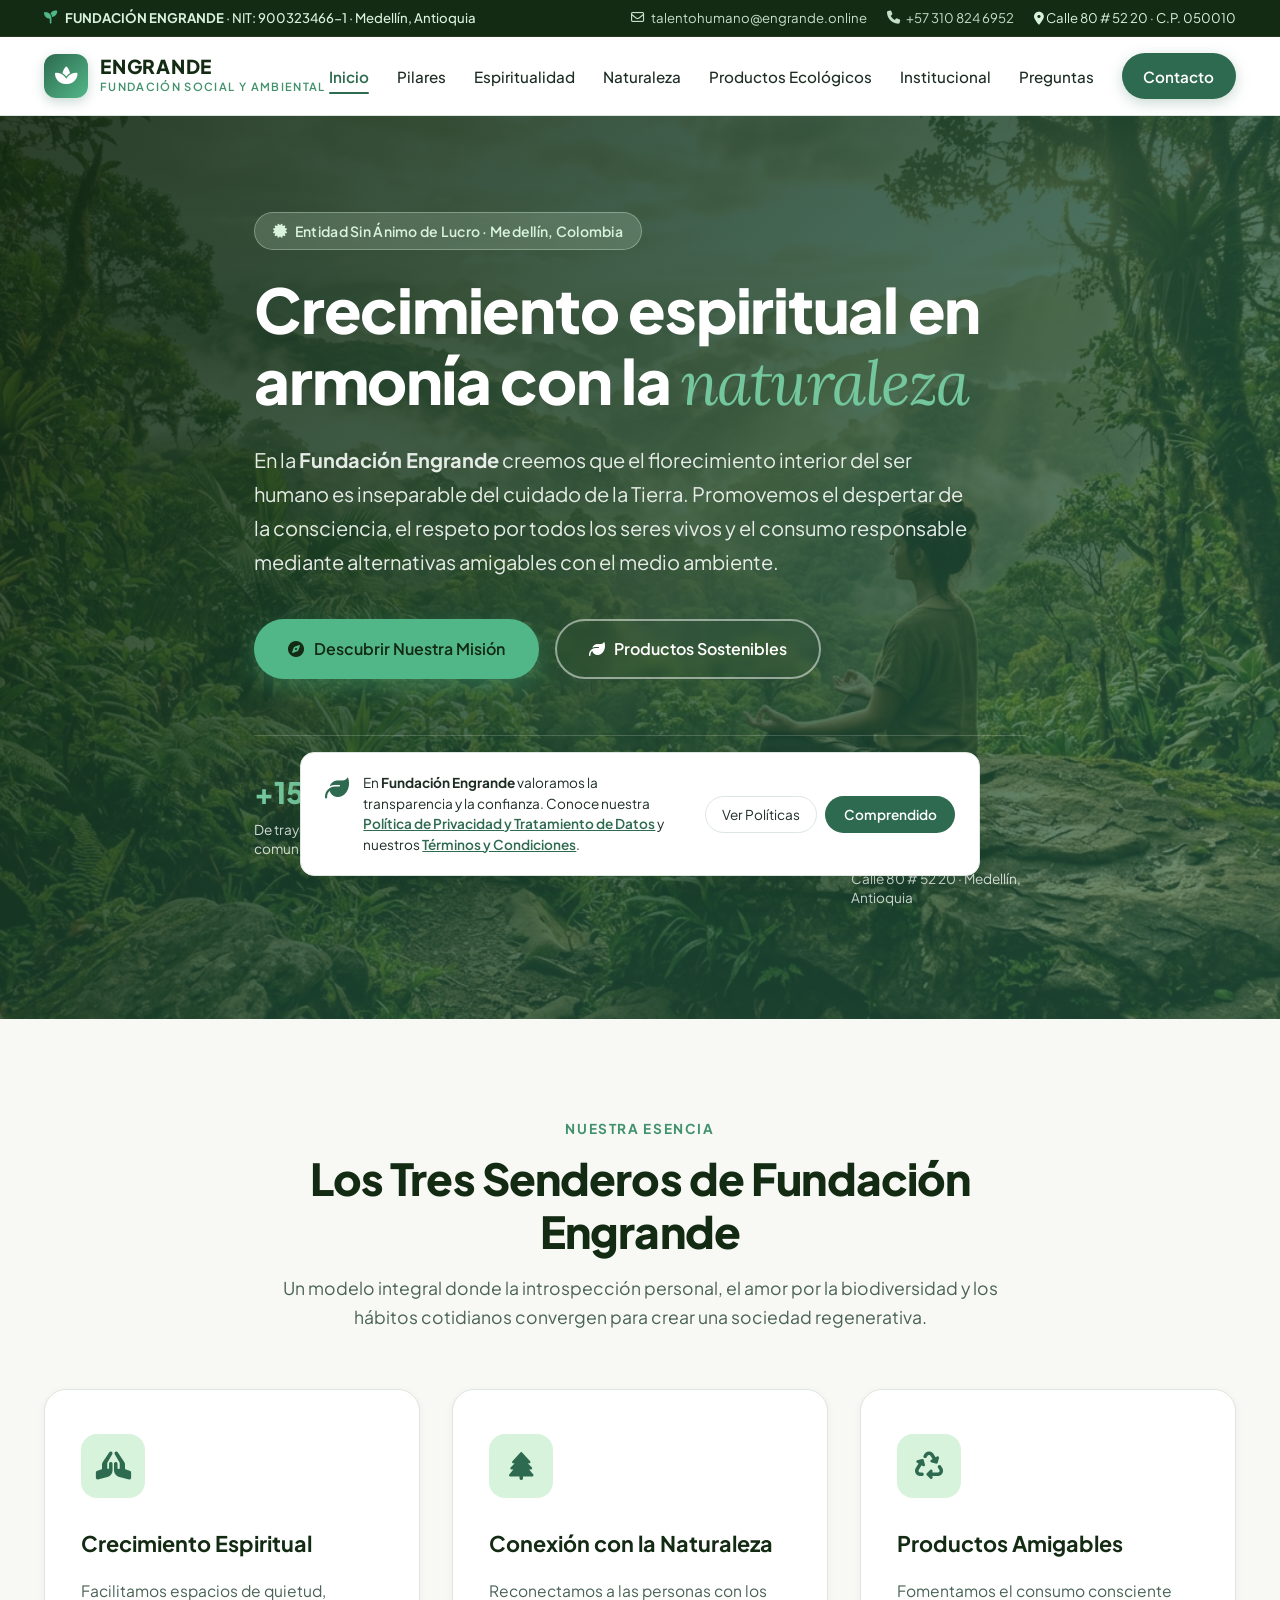
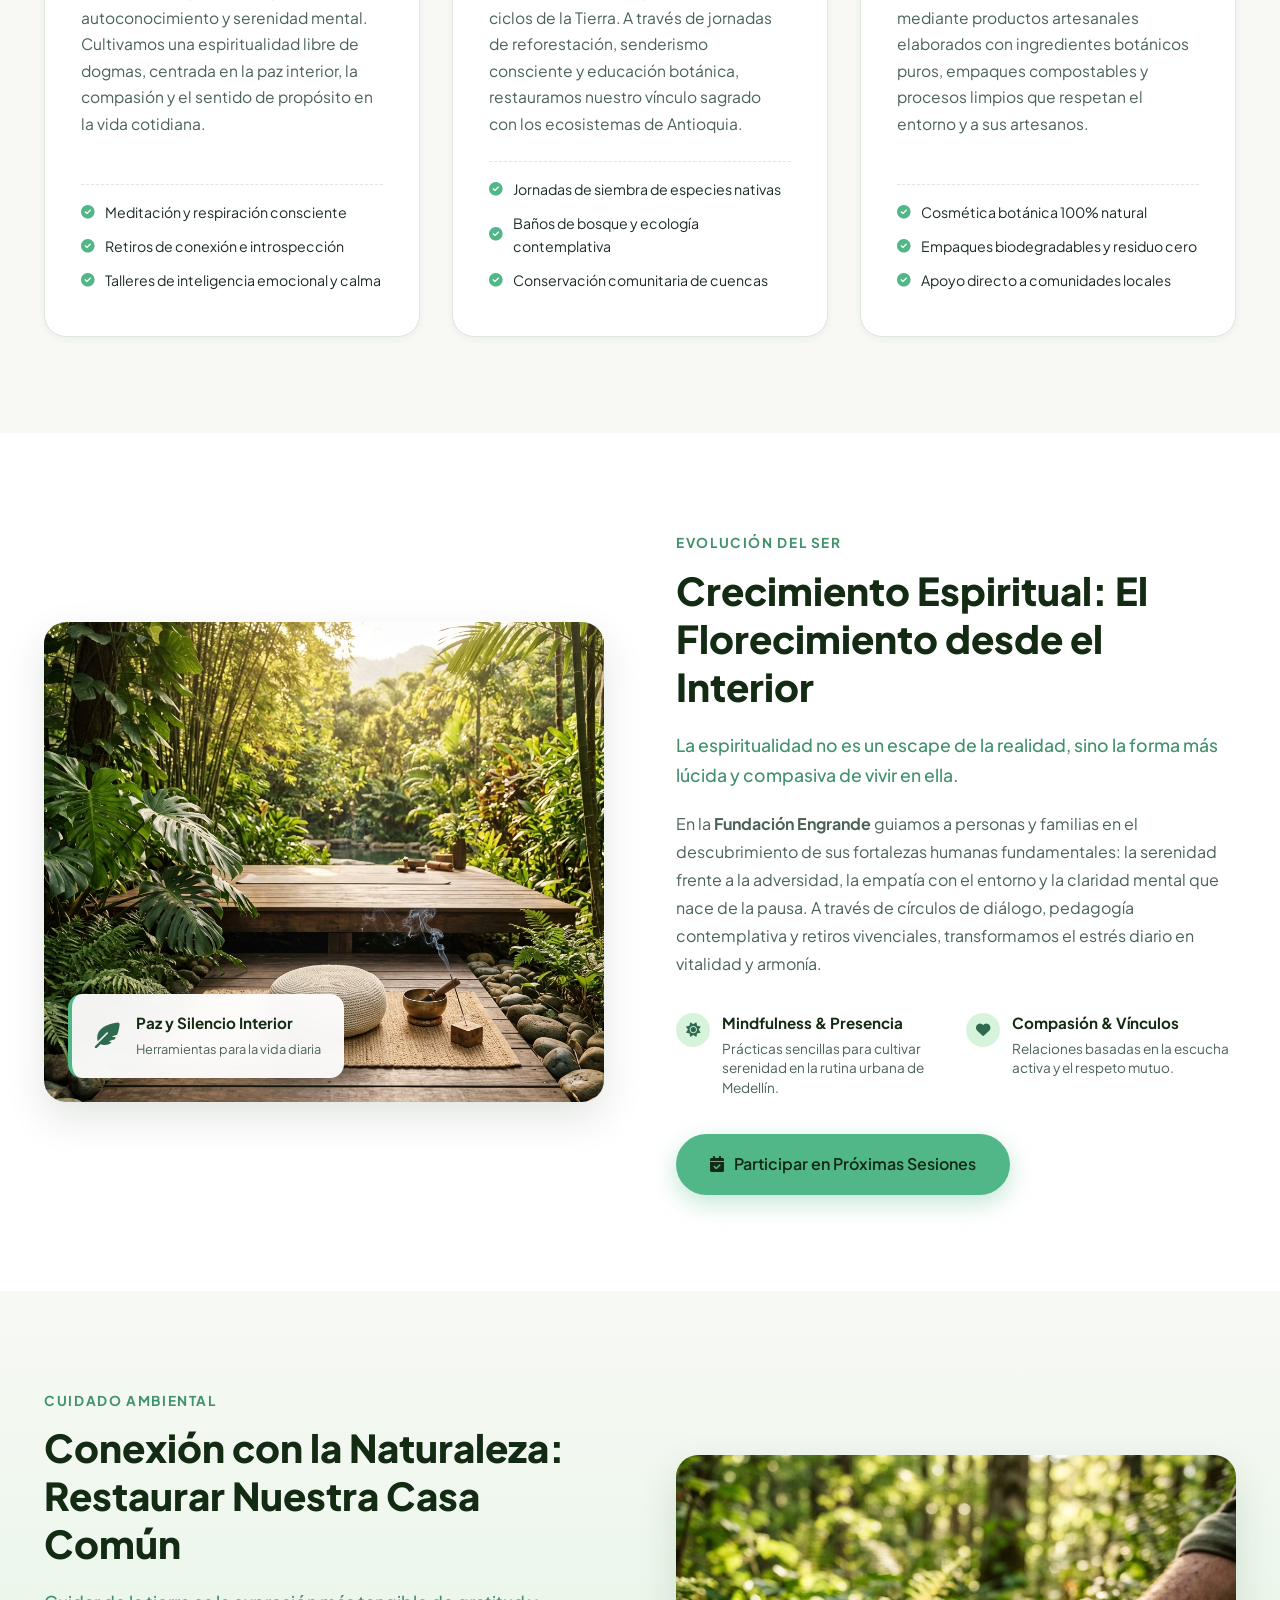
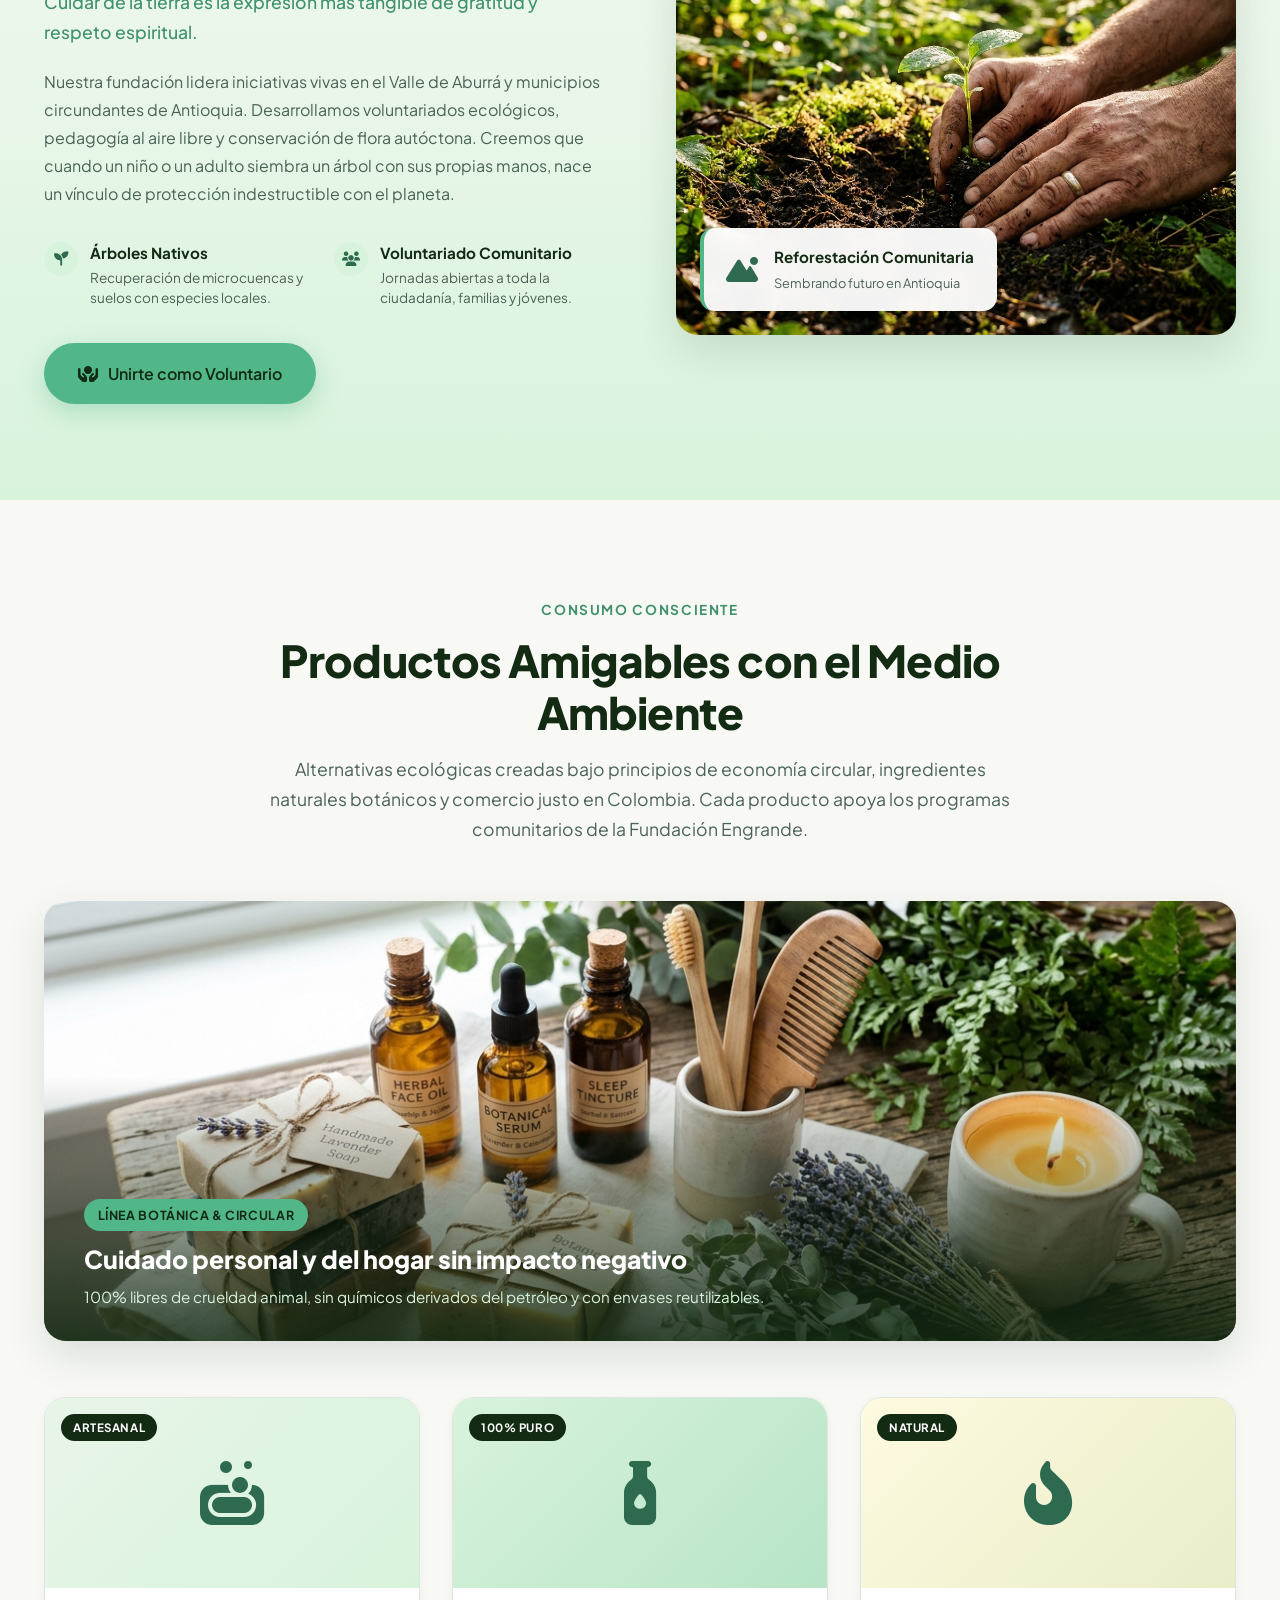
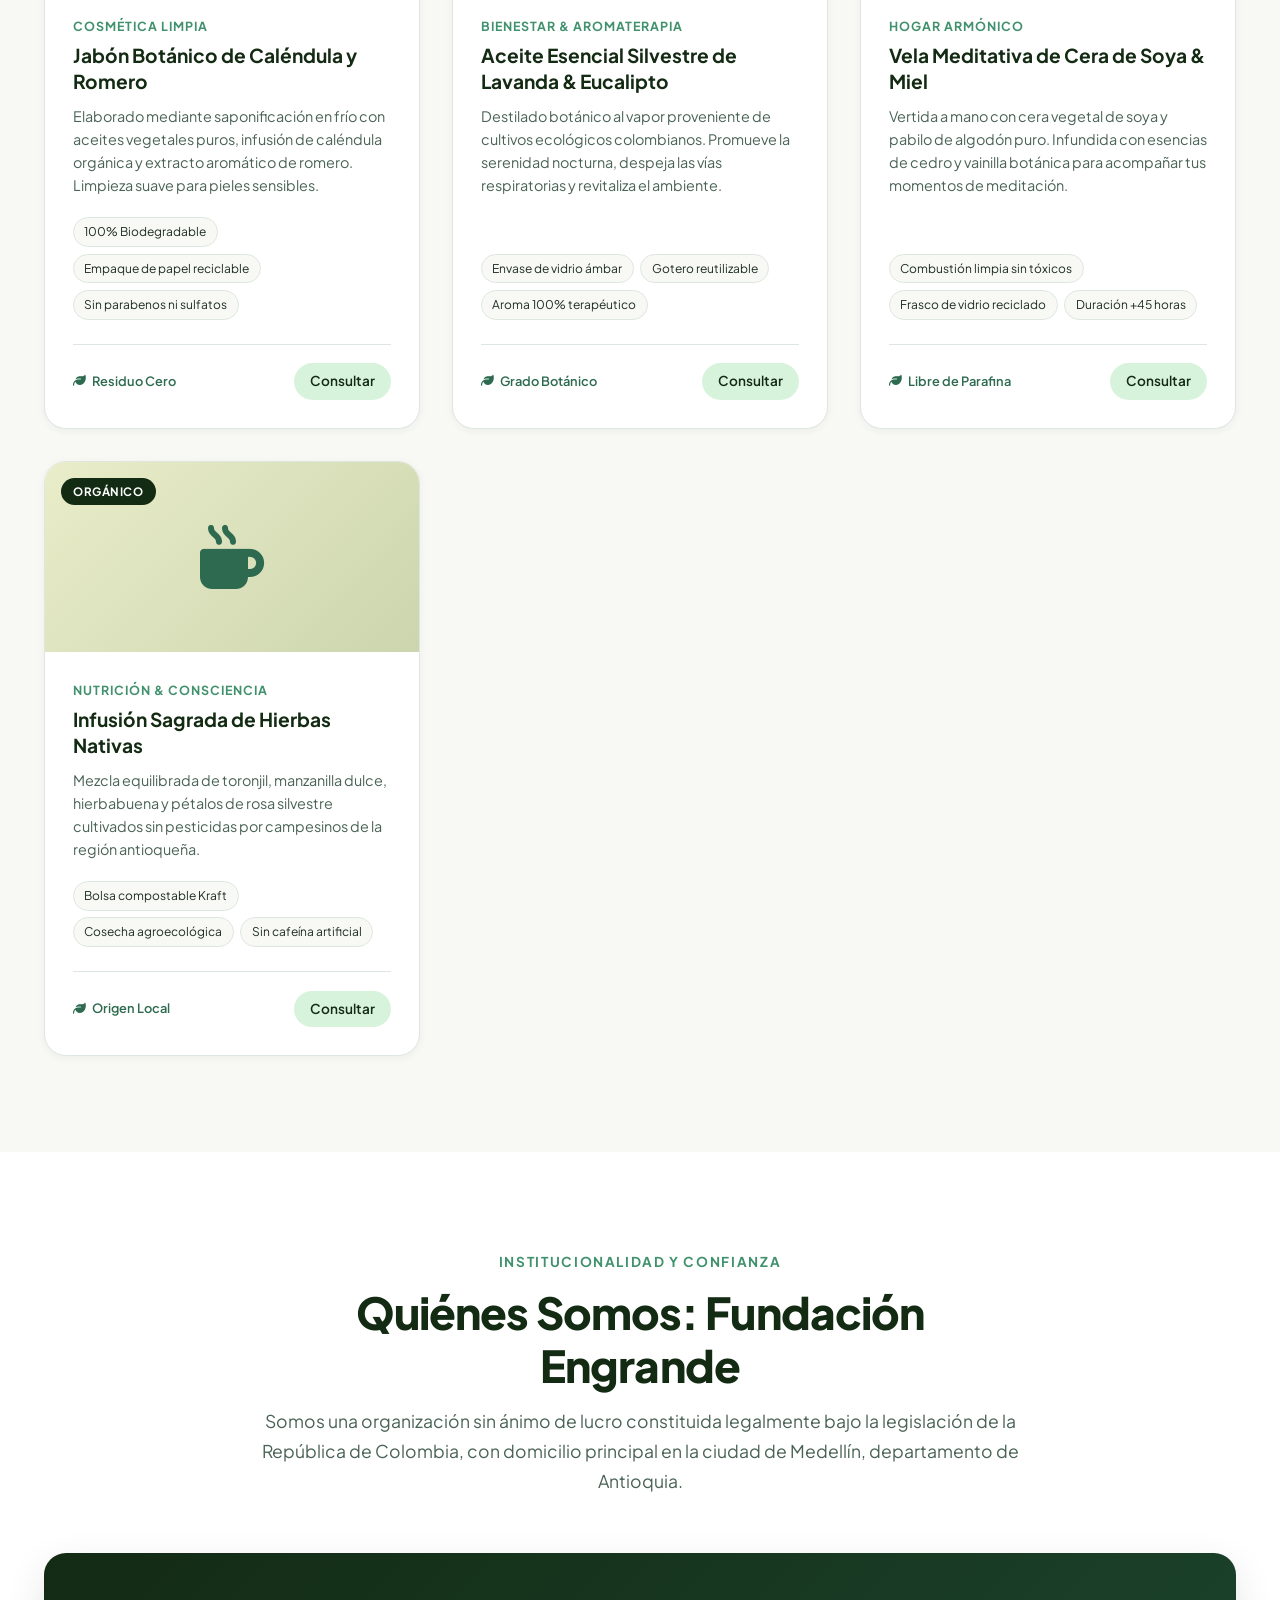
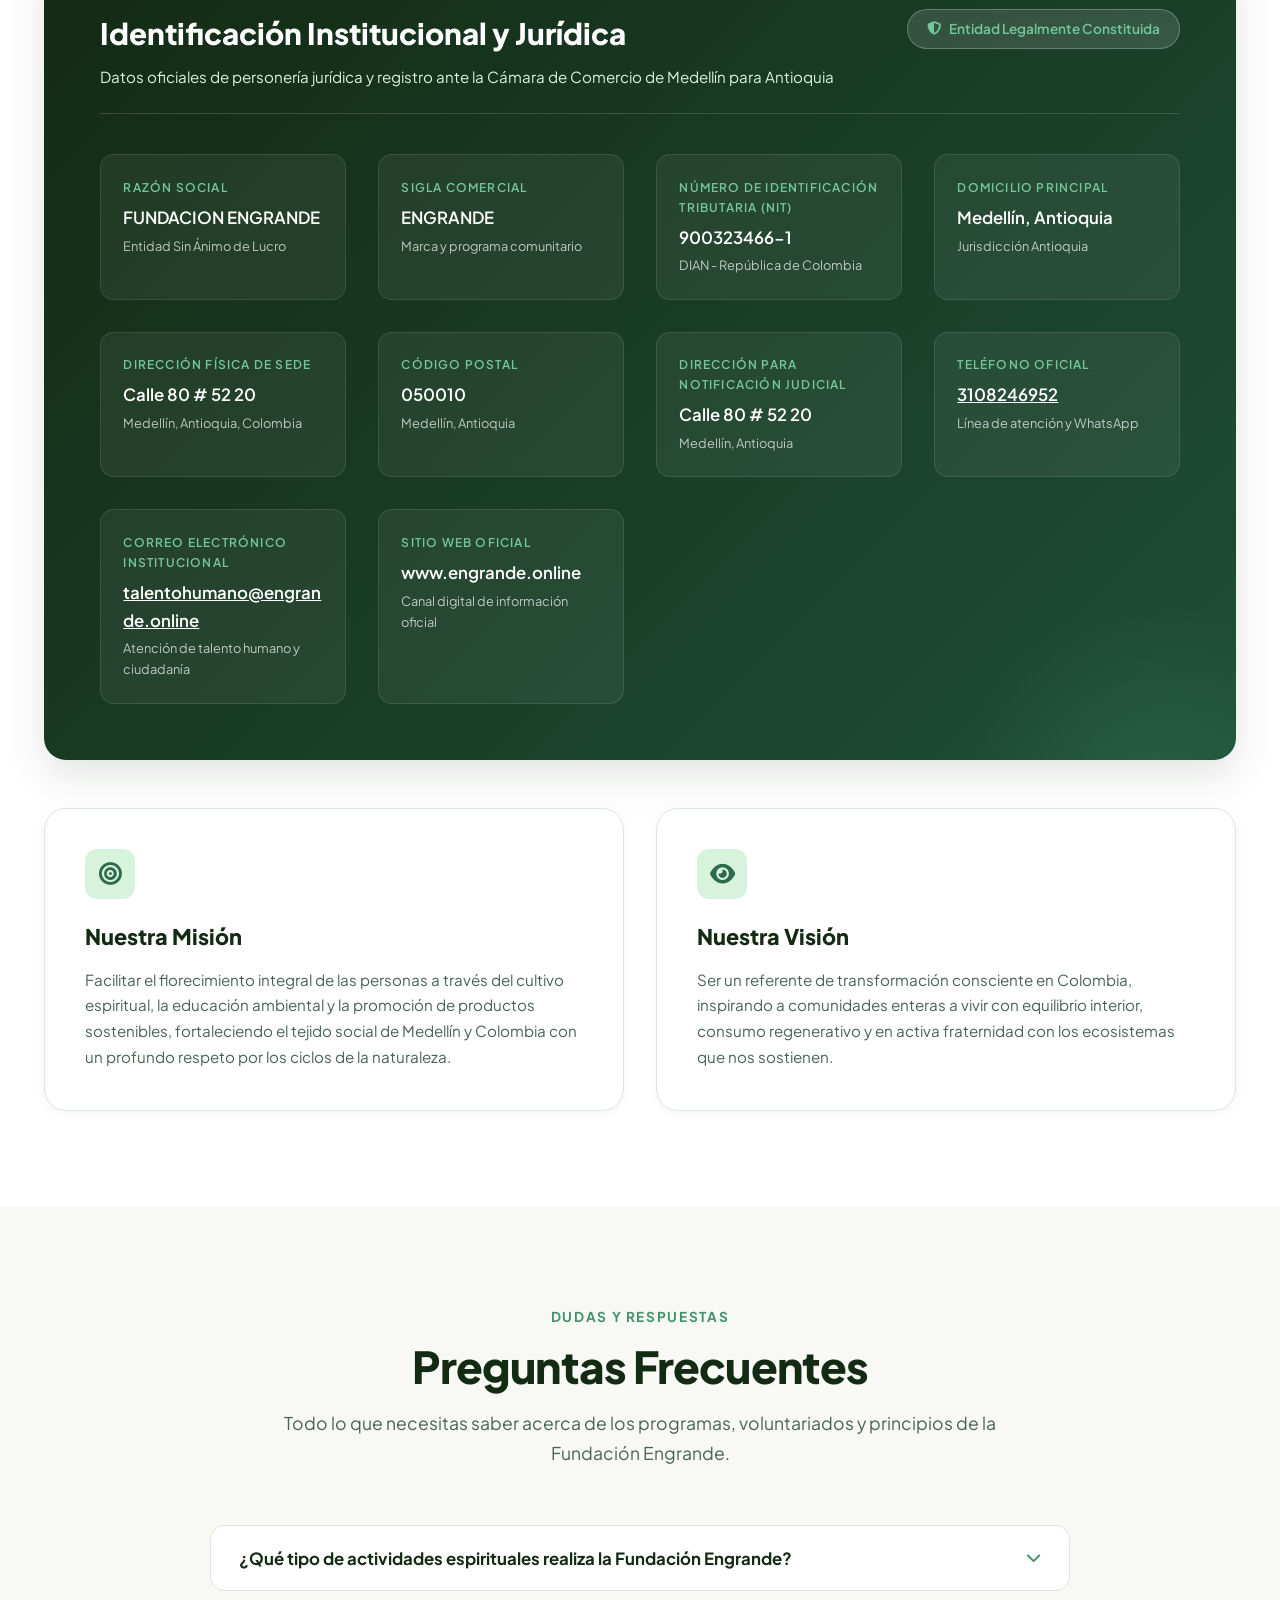
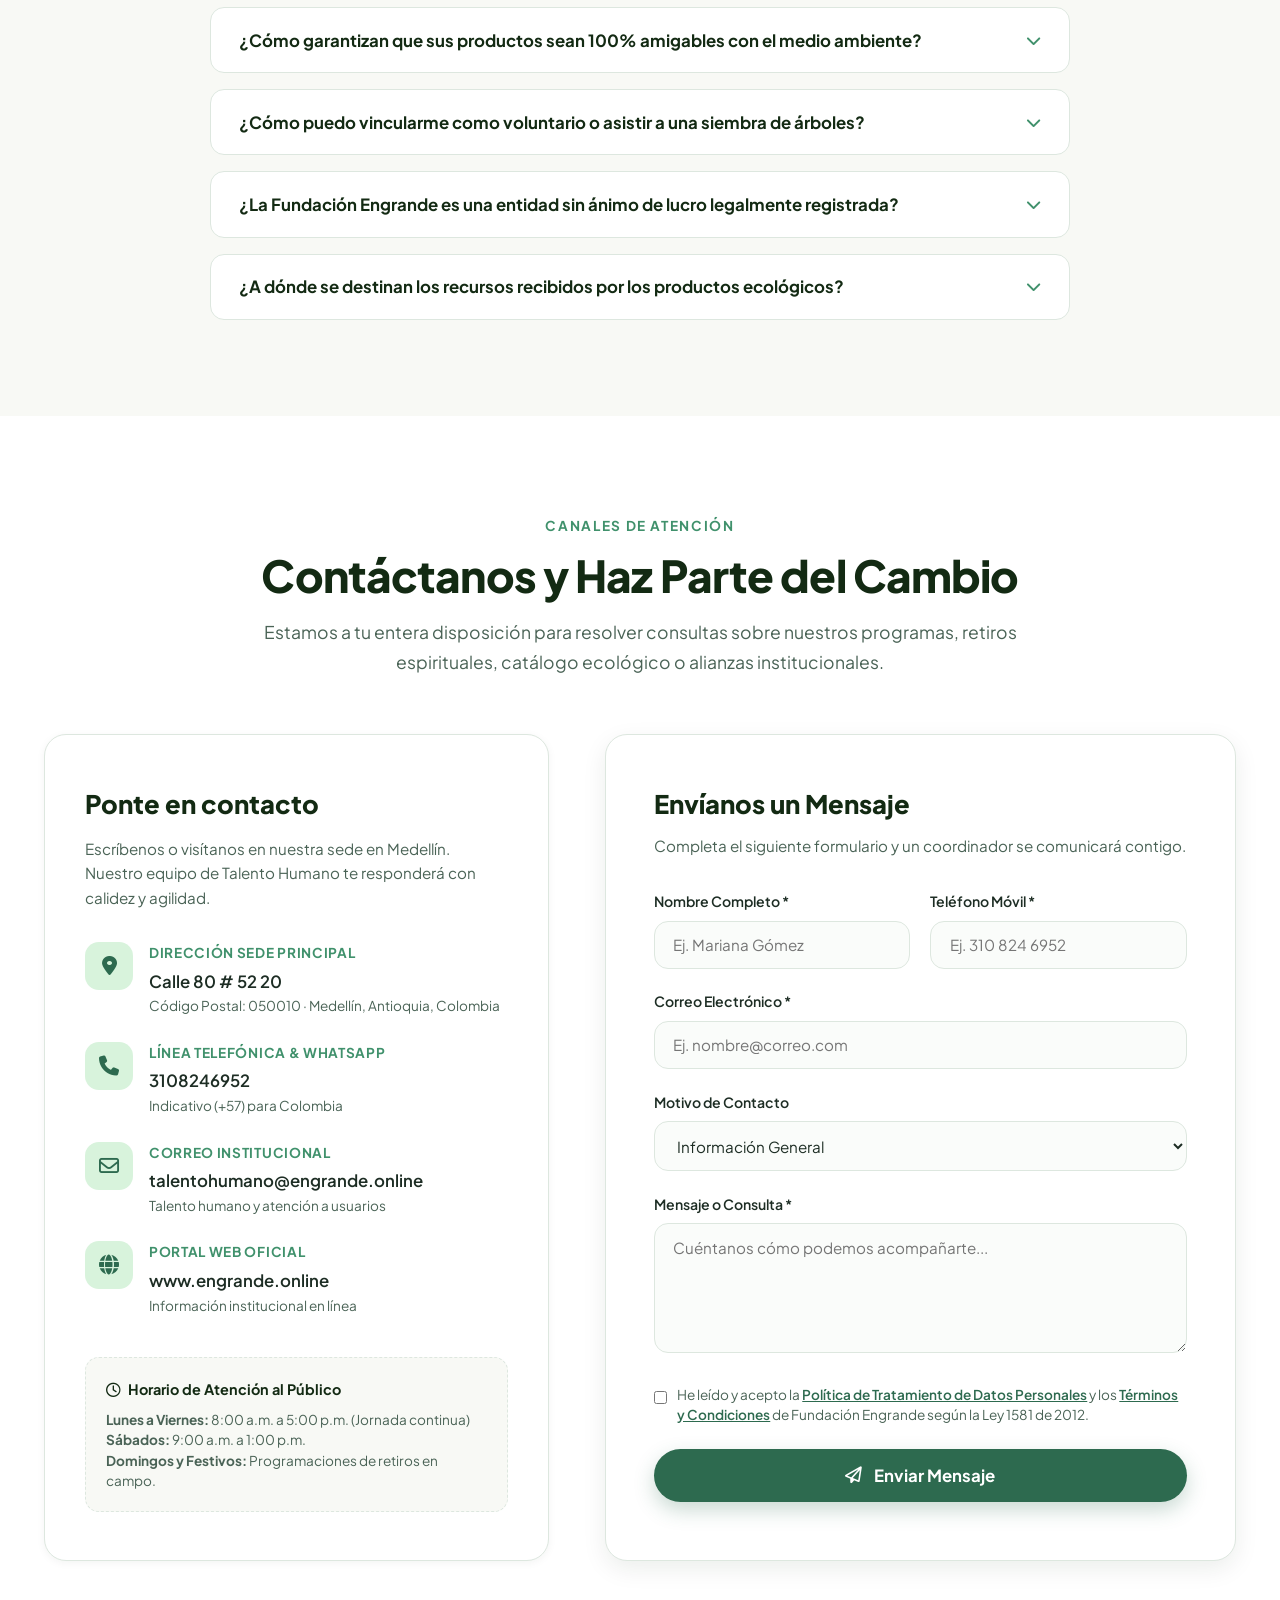
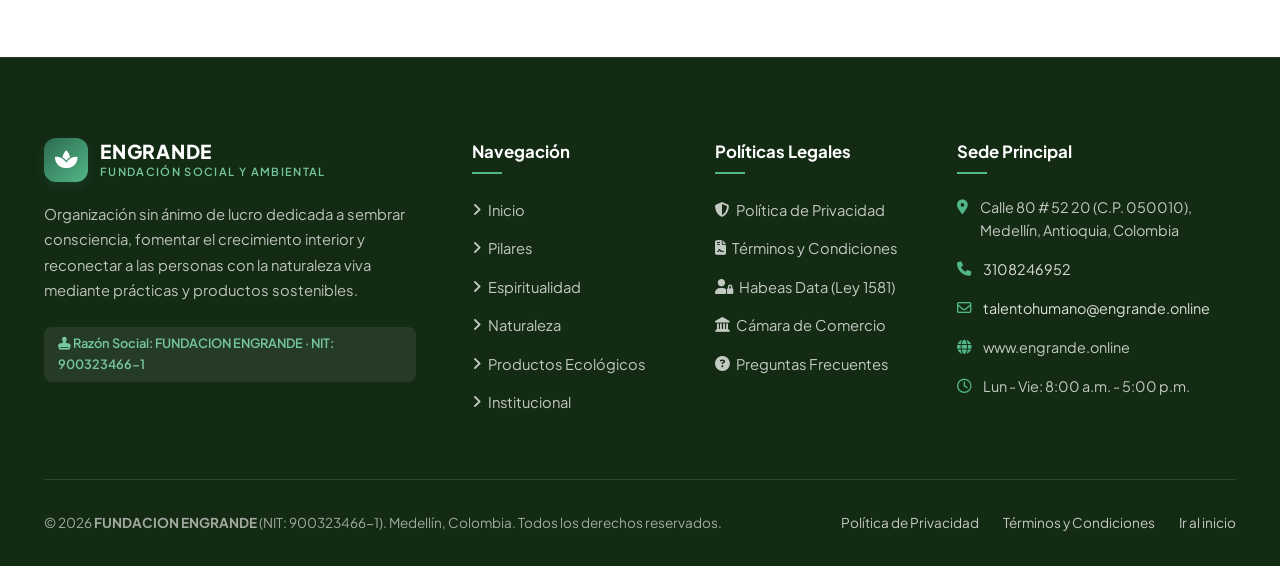
==== commit 3bd97c6d: "Agregar codigo postal 050010 en todas las secciones y politicas" ====
--- a/index.html
+++ b/index.html
@@ -37,7 +37,7 @@
             <div class="top-bar-links">
                 <a href="mailto:talentohumano@engrande.online"><i class="fa-regular fa-envelope"></i> talentohumano@engrande.online</a>
                 <a href="tel:3108246952"><i class="fa-solid fa-phone"></i> +57 310 824 6952</a>
-                <span><i class="fa-solid fa-location-dot"></i> Calle 80 # 52 20</span>
+                <span><i class="fa-solid fa-location-dot"></i> Calle 80 # 52 20 · C.P. 050010</span>
             </div>
         </div>
     </div>
@@ -130,8 +130,8 @@
                     <p>Personas inspiradas hacia hábitos sostenibles y plenos</p>
                 </div>
                 <div class="hero-stat-item">
-                    <h3>Calle 80 # 52 20</h3>
-                    <p>Sede principal en la ciudad de Medellín</p>
+                    <h3>C.P. 050010</h3>
+                    <p>Calle 80 # 52 20 · Medellín, Antioquia</p>
                 </div>
             </div>
         </div>
@@ -473,6 +473,12 @@
                     </div>
 
                     <div class="legal-item">
+                        <span class="legal-item-label">Código Postal</span>
+                        <div class="legal-item-value">050010</div>
+                        <div class="legal-item-sub">Medellín, Antioquia</div>
+                    </div>
+
+                    <div class="legal-item">
                         <span class="legal-item-label">Dirección para Notificación Judicial</span>
                         <div class="legal-item-value">Calle 80 # 52 20</div>
                         <div class="legal-item-sub">Medellín, Antioquia</div>
@@ -578,7 +584,7 @@
                     </button>
                     <div class="faq-answer">
                         <p>
-                            Sí, exactamente. Somos una entidad sin ánimo de lucro formalmente constituida e inscrita ante la Cámara de Comercio de Medellín para Antioquia con NIT <strong>900323466-1</strong>, con sede principal en la Calle 80 # 52 20 en Medellín. Operamos bajo el marco legal de la República de Colombia.
+                            Sí, exactamente. Somos una entidad sin ánimo de lucro formalmente constituida e inscrita ante la Cámara de Comercio de Medellín para Antioquia con NIT <strong>900323466-1</strong>, con sede principal en la Calle 80 # 52 20 (Código Postal 050010) en Medellín. Operamos bajo el marco legal de la República de Colombia.
                         </p>
                     </div>
                 </div>
@@ -625,7 +631,7 @@
                             <div>
                                 <strong>Dirección Sede Principal</strong>
                                 <span>Calle 80 # 52 20</span>
-                                <p style="font-size: 0.85rem; color: var(--color-text-muted); margin: 0;">Medellín, Antioquia, Colombia</p>
+                                <p style="font-size: 0.85rem; color: var(--color-text-muted); margin: 0;">Código Postal: 050010 · Medellín, Antioquia, Colombia</p>
                             </div>
                         </div>
 
@@ -781,7 +787,7 @@
                     <ul class="footer-contact-list">
                         <li>
                             <i class="fa-solid fa-location-dot"></i>
-                            <span>Calle 80 # 52 20, Medellín, Antioquia, Colombia</span>
+                            <span>Calle 80 # 52 20 (C.P. 050010), Medellín, Antioquia, Colombia</span>
                         </li>
                         <li>
                             <i class="fa-solid fa-phone"></i>
@@ -845,7 +851,7 @@
 
                 <h3>1. Identificación del Responsable del Tratamiento</h3>
                 <p>
-                    La <strong>FUNDACION ENGRANDE</strong>, entidad sin ánimo de lucro identificada con el <strong>NIT 900323466-1</strong>, con domicilio principal y sede en la <strong>Calle 80 # 52 20</strong>, ciudad de Medellín, departamento de Antioquia, República de Colombia; teléfono de contacto <strong>3108246952</strong>, correo electrónico <strong>talentohumano@engrande.online</strong> y sitio web <strong>www.engrande.online</strong>, es la persona jurídica responsable del tratamiento de los datos personales suministrados por sus usuarios, donantes, colaboradores y público en general.
+                    La <strong>FUNDACION ENGRANDE</strong>, entidad sin ánimo de lucro identificada con el <strong>NIT 900323466-1</strong>, con domicilio principal y sede en la <strong>Calle 80 # 52 20</strong> (Código Postal <strong>050010</strong>), ciudad de Medellín, departamento de Antioquia, República de Colombia; teléfono de contacto <strong>3108246952</strong>, correo electrónico <strong>talentohumano@engrande.online</strong> y sitio web <strong>www.engrande.online</strong>, es la persona jurídica responsable del tratamiento de los datos personales suministrados por sus usuarios, donantes, colaboradores y público en general.
                 </p>
 
                 <h3>2. Marco Normativo Aplicable</h3>
@@ -904,7 +910,7 @@
                 </p>
                 <ul>
                     <li><strong>Correo electrónico:</strong> <a href="mailto:talentohumano@engrande.online">talentohumano@engrande.online</a></li>
-                    <li><strong>Dirección física:</strong> Calle 80 # 52 20, Medellín, Antioquia, Colombia</li>
+                    <li><strong>Dirección física:</strong> Calle 80 # 52 20 (C.P. 050010), Medellín, Antioquia, Colombia</li>
                     <li><strong>Teléfono:</strong> 3108246952</li>
                 </ul>
                 <p>
@@ -924,7 +930,7 @@
                 <div class="modal-contact-box">
                     <strong>Canal Oficial de Protección de Datos:</strong>
                     <p><strong>Entidad:</strong> FUNDACION ENGRANDE (NIT: 900323466-1)</p>
-                    <p><strong>Sede:</strong> Calle 80 # 52 20, Medellín, Antioquia</p>
+                    <p><strong>Sede:</strong> Calle 80 # 52 20 (C.P. 050010), Medellín, Antioquia</p>
                     <p><strong>Correo electrónico:</strong> talentohumano@engrande.online</p>
                     <p><strong>Línea telefónica:</strong> 3108246952</p>
                 </div>
@@ -996,7 +1002,7 @@
                     <strong>Atención a Requerimientos Legales:</strong>
                     <p><strong>Razón Social:</strong> FUNDACION ENGRANDE</p>
                     <p><strong>NIT:</strong> 900323466-1</p>
-                    <p><strong>Sede Institucional:</strong> Calle 80 # 52 20, Medellín, Antioquia, Colombia</p>
+                    <p><strong>Sede Institucional:</strong> Calle 80 # 52 20 (Código Postal 050010), Medellín, Antioquia, Colombia</p>
                     <p><strong>Correo electrónico:</strong> <a href="mailto:talentohumano@engrande.online">talentohumano@engrande.online</a></p>
                     <p><strong>Teléfono:</strong> 3108246952</p>
                 </div>
